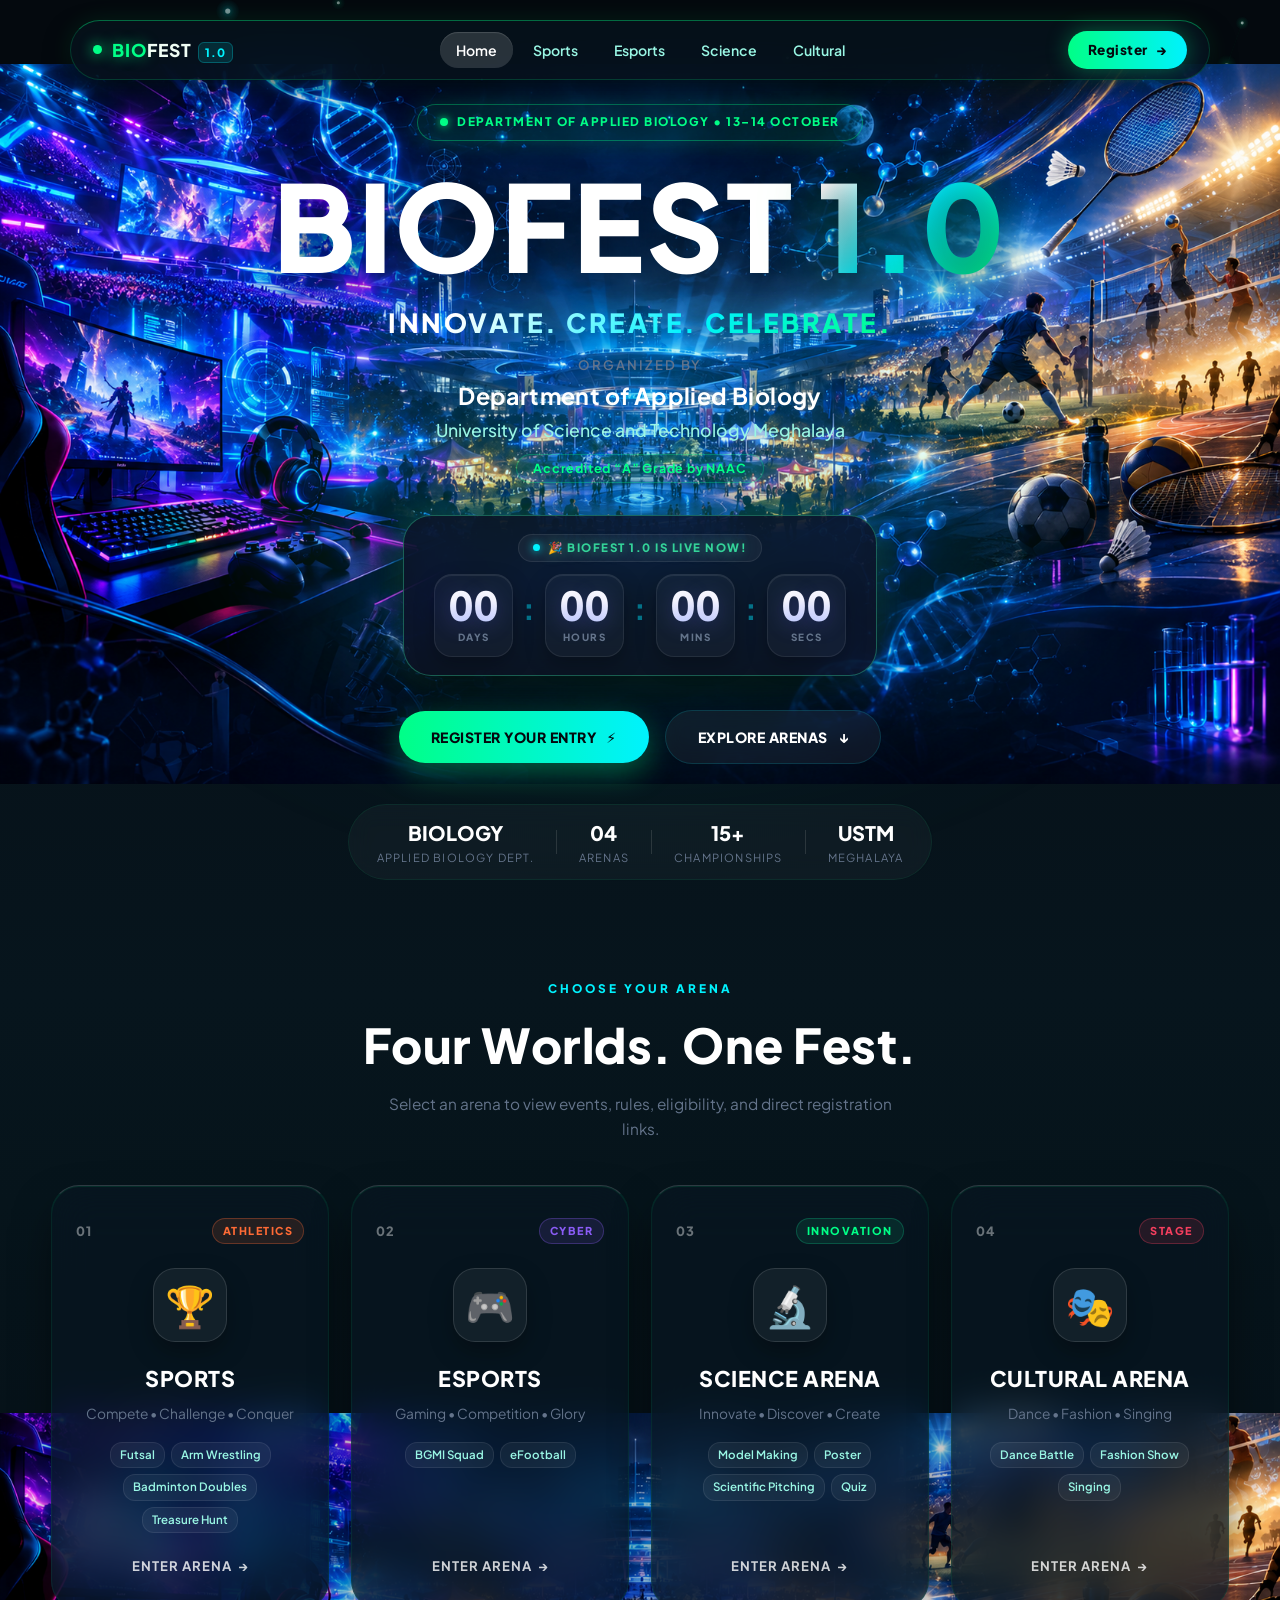
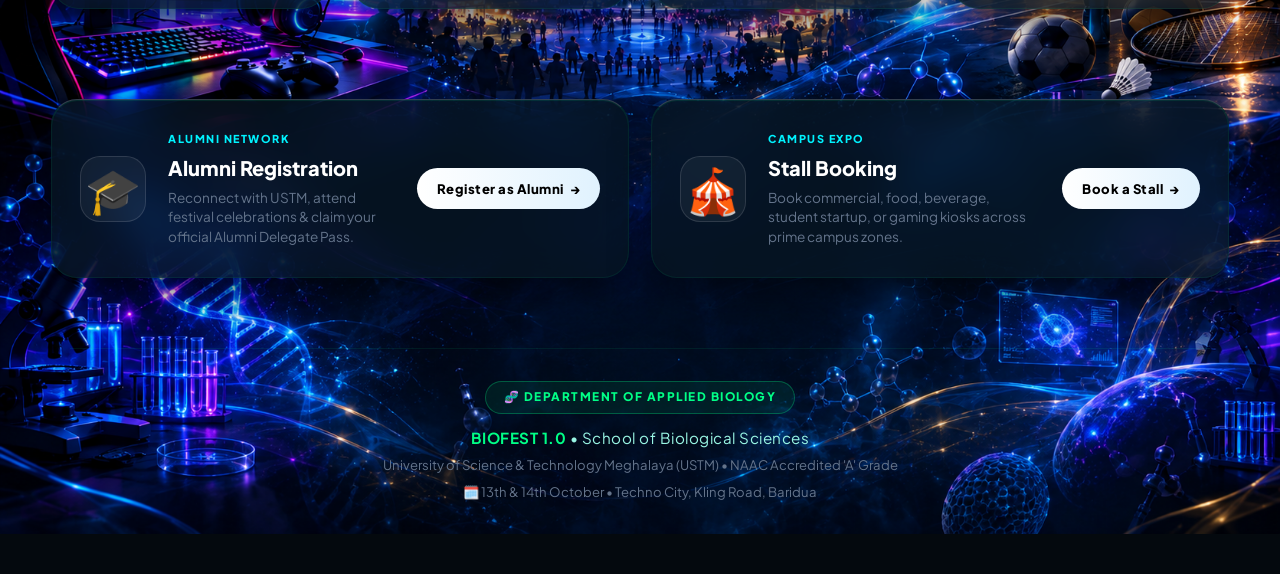
==== index.html @ 3ed81f4f "Update index.html" ====
<!DOCTYPE html>
<html lang="en">

<head>
    <meta name="viewport" content="width=device-width, initial-scale=1.0">

    <title>BIOFEST 1.0 | Department of Applied Biology — USTM</title>

    <meta name="description"
        content="BIOFEST 1.0 organized by the Department of Applied Biology at University of Science and Technology Meghalaya. A celebration of Sports, Esports, Science, Innovation and Culture.">

    <meta name="keywords"
        content="BIOFEST 1.0, Biofest, Department of Applied Biology, USTM, Sports, Esports, Science, Cultural, BGMI, Futsal, Quiz, Model Making, Poster, Dance, Festival">

    <meta name="theme-color" content="#04090e">

    <!-- Open Graph / Social Sharing -->
    <meta property="og:type" content="website">
    <meta property="og:title" content="BIOFEST 1.0 | Department of Applied Biology — USTM">
    <meta property="og:description"
        content="BIOFEST 1.0 — Innovate. Create. Celebrate. Organized by the Department of Applied Biology, University of Science and Technology Meghalaya.">

    <link rel="preconnect" href="https://fonts.googleapis.com">
    <link rel="preconnect" href="https://fonts.gstatic.com" crossorigin>

    <link href="https://fonts.googleapis.com/css2?family=Plus+Jakarta+Sans:wght@400;500;600;700;800;900&display=swap"
        rel="stylesheet">

    <link rel="stylesheet" href="style.css">
</head>

<body>

    <!-- Dynamic Canvas for ambient particles & confetti -->
    <canvas id="bg-canvas"></canvas>
    <canvas id="confetti-canvas"></canvas>

    <!-- Floating Glassmorphic Header / Navbar -->
    <header class="navbar-wrapper">

        <nav class="navbar" aria-label="Main Navigation">

            <a href="#/" class="nav-brand" aria-label="BIOFEST 1.0 Home">
                <span class="brand-pulse"></span>

                <span class="brand-text">
                    <span class="brand-logo-glow">BIO</span>FEST
                    <small class="brand-year">1.0</small>
                </span>
            </a>

            <div class="nav-links" id="nav-links">

                <a href="#/" class="nav-link" data-nav="home">
                    Home
                </a>

                <a href="#/sports" class="nav-link" data-nav="sports">
                    Sports
                </a>

                <a href="#/esports" class="nav-link" data-nav="esports">
                    Esports
                </a>

                <a href="#/science" class="nav-link" data-nav="science">
                    Science
                </a>

                <a href="#/cultural" class="nav-link" data-nav="cultural">
                    Cultural
                </a>

            </div>

            <div class="nav-actions">

                <a href="#/register" class="nav-cta" data-nav="register">
                    <span>Register</span>
                    <span class="cta-arrow">→</span>
                </a>

                <button type="button"
                    class="mobile-toggle"
                    id="mobile-toggle"
                    aria-label="Toggle navigation menu"
                    aria-expanded="false">

                    <span class="hamburger-bar"></span>
                    <span class="hamburger-bar"></span>
                    <span class="hamburger-bar"></span>

                </button>

            </div>

        </nav>

        <!-- Mobile Dropdown Menu -->
        <div class="mobile-menu" id="mobile-menu">

            <a href="#/" class="mobile-nav-link" data-nav="home">
                🏠 Home
            </a>

            <a href="#/sports" class="mobile-nav-link" data-nav="sports">
                🏆 Sports
            </a>

            <a href="#/esports" class="mobile-nav-link" data-nav="esports">
                🎮 Esports
            </a>

            <a href="#/science" class="mobile-nav-link" data-nav="science">
                🔬 Science Arena
            </a>

            <a href="#/cultural" class="mobile-nav-link" data-nav="cultural">
                🎭 Cultural Arena
            </a>

            <a href="#/register" class="mobile-nav-link mobile-cta" data-nav="register">
                ⚡ Register Now
            </a>

        </div>

    </header>


    <!-- ========================= -->
    <!-- HOME VIEW -->
    <!-- ========================= -->

    <div class="view" id="view-home" data-view="home">

        <!-- Unified Editorial Hero Stage -->
        <section class="hero-stage">

            <div class="hero-glow-aura"></div>

            <div class="hero-container">

                <div class="hero-badge-wrap">

                    <span class="hero-live-pill">

                        <span class="pulsing-dot"></span>

                        <span>
                            DEPARTMENT OF APPLIED BIOLOGY • 13–14 OCTOBER
                        </span>

                    </span>

                </div>


                <h1 class="hero-title">
                    BIOFEST
                    <span class="hero-year-gradient">1.0</span>
                </h1>


                <div class="hero-lead">

                    <span class="hero-tagline">
                        INNOVATE. CREATE. CELEBRATE.
                    </span>

                    <div class="hero-organizer-info">

                        <span class="hero-org-label">
                            Organized by
                        </span>

                        <strong class="hero-org-dept">
                            Department of Applied Biology
                        </strong>

                        <span class="hero-org-uni">
                            University of Science and Technology Meghalaya
                        </span>

                        <span class="hero-org-naac">
                            Accredited &ldquo;A&rdquo; Grade by NAAC
                        </span>

                    </div>

                </div>


                <!-- Live Countdown Timer -->
                <div class="countdown-card" id="festival-countdown">

                    <div class="countdown-header">

                        <span class="cd-pulse-dot"></span>

                        <span class="countdown-label" id="countdown-status">
                            BIOFEST 1.0 STARTS IN • 13 OCT, 9:00 AM IST
                        </span>

                    </div>


                    <div class="countdown-grid">

                        <div class="countdown-item">
                            <span class="countdown-num" id="cd-days">00</span>
                            <span class="countdown-unit">DAYS</span>
                        </div>

                        <span class="countdown-sep">:</span>

                        <div class="countdown-item">
                            <span class="countdown-num" id="cd-hours">00</span>
                            <span class="countdown-unit">HOURS</span>
                        </div>

                        <span class="countdown-sep">:</span>

                        <div class="countdown-item">
                            <span class="countdown-num" id="cd-mins">00</span>
                            <span class="countdown-unit">MINS</span>
                        </div>

                        <span class="countdown-sep">:</span>

                        <div class="countdown-item">
                            <span class="countdown-num" id="cd-secs">00</span>
                            <span class="countdown-unit">SECS</span>
                        </div>

                    </div>

                </div>


                <!-- Action CTAs -->
                <div class="hero-actions">

                    <a href="#/register" class="hero-btn primary shimmer-btn">
                        <span>REGISTER YOUR ENTRY</span>
                        <span class="btn-icon">⚡</span>
                    </a>

                    <a href="#events" class="hero-btn secondary" id="btn-explore-events">
                        <span>EXPLORE ARENAS</span>
                        <span class="btn-icon">↓</span>
                    </a>

                </div>


                <!-- Metric Ticker Strip -->
                <div class="hero-metric-strip">

                    <div class="metric-item">
                        <span class="metric-val">BIOLOGY</span>
                        <span class="metric-lbl">Applied Biology Dept.</span>
                    </div>

                    <div class="metric-sep"></div>

                    <div class="metric-item">
                        <span class="metric-val">04</span>
                        <span class="metric-lbl">Arenas</span>
                    </div>

                    <div class="metric-sep"></div>

                    <div class="metric-item">
                        <span class="metric-val">15+</span>
                        <span class="metric-lbl">Championships</span>
                    </div>

                    <div class="metric-sep"></div>

                    <div class="metric-item">
                        <span class="metric-val">USTM</span>
                        <span class="metric-lbl">Meghalaya</span>
                    </div>

                </div>

            </div>

        </section>


        <!-- Arena Selection Grid -->
        <section class="categories" id="events">

            <div class="section-header">

                <span class="section-eyebrow">
                    CHOOSE YOUR ARENA
                </span>

                <h2 class="section-title">
                    Four Worlds. One Fest.
                </h2>

                <p class="section-subtitle">
                    Select an arena to view events, rules, eligibility, and direct registration links.
                </p>

            </div>


            <div class="categories-grid">

                <!-- SPORTS -->
                <a href="#/sports" class="category-card sports spotlight-card">

                    <div class="card-glow-bg"></div>

                    <div class="card-top-row">
                        <span class="arena-num">01</span>
                        <span class="arena-badge badge-sports-pill">ATHLETICS</span>
                    </div>

                    <div class="card-content">

                        <div class="icon-bubble">
                            <span class="icon">🏆</span>
                        </div>

                        <h3>SPORTS</h3>

                        <p>
                            Compete • Challenge • Conquer
                        </p>

                        <div class="arena-tags">
                            <span>Futsal</span>
                            <span>Arm Wrestling</span>
                            <span>Badminton Doubles</span>
                            <span>Treasure Hunt</span>
                        </div>

                        <span class="card-link-text">
                            Enter Arena <span>→</span>
                        </span>

                    </div>

                </a>


                <!-- ESPORTS -->
                <a href="#/esports" class="category-card esports spotlight-card">

                    <div class="card-glow-bg"></div>

                    <div class="card-top-row">
                        <span class="arena-num">02</span>
                        <span class="arena-badge badge-esports-pill">CYBER</span>
                    </div>

                    <div class="card-content">

                        <div class="icon-bubble">
                            <span class="icon">🎮</span>
                        </div>

                        <h3>ESPORTS</h3>

                        <p>
                            Gaming • Competition • Glory
                        </p>

                        <div class="arena-tags">
                            <span>BGMI Squad</span>
                            <span>eFootball</span>
                        </div>

                        <span class="card-link-text">
                            Enter Arena <span>→</span>
                        </span>

                    </div>

                </a>


                <!-- SCIENCE -->
                <a href="#/science" class="category-card science spotlight-card">

                    <div class="card-glow-bg"></div>

                    <div class="card-top-row">
                        <span class="arena-num">03</span>
                        <span class="arena-badge badge-science-pill">INNOVATION</span>
                    </div>

                    <div class="card-content">

                        <div class="icon-bubble">
                            <span class="icon">🔬</span>
                        </div>

                        <h3>SCIENCE ARENA</h3>

                        <p>
                            Innovate • Discover • Create
                        </p>

                        <div class="arena-tags">
                            <span>Model Making</span>
                            <span>Poster</span>
                            <span>Scientific Pitching</span>
                            <span>Quiz</span>
                        </div>

                        <span class="card-link-text">
                            Enter Arena <span>→</span>
                        </span>

                    </div>

                </a>


                <!-- CULTURAL -->
                <a href="#/cultural" class="category-card cultural spotlight-card">

                    <div class="card-glow-bg"></div>

                    <div class="card-top-row">
                        <span class="arena-num">04</span>
                        <span class="arena-badge badge-cultural-pill">STAGE</span>
                    </div>

                    <div class="card-content">

                        <div class="icon-bubble">
                            <span class="icon">🎭</span>
                        </div>

                        <h3>CULTURAL ARENA</h3>

                        <p>
                            Dance • Fashion • Singing
                        </p>

                        <div class="arena-tags">
                            <span>Dance Battle</span>
                            <span>Fashion Show</span>
                            <span>Singing</span>
                        </div>

                        <span class="card-link-text">
                            Enter Arena <span>→</span>
                        </span>

                    </div>

                </a>

            </div>

        </section>


        <!-- Special Portals -->
        <section class="special-portals">

            <div class="special-grid">

                <!-- Alumni -->
                <div class="special-card spotlight-card">

                    <div class="card-glow-bg"></div>

                    <div class="special-icon">
                        🎓
                    </div>

                    <div class="special-info">

                        <span class="portal-tag">
                            ALUMNI NETWORK
                        </span>

                        <h3>
                            Alumni Registration
                        </h3>

                        <p>
                            Reconnect with USTM, attend festival celebrations &amp; claim your official Alumni Delegate Pass.
                        </p>

                    </div>

                    <a href="https://docs.google.com/forms/d/e/1FAIpQLSft13AZBk14FF_SRoNeAZV3LxwP92ks2lKpWBJWItwK1nkGoQ/viewform?usp=publish-editor"
                        target="_blank"
                        rel="noopener noreferrer"
                        class="special-cta shimmer-btn">

                        <span>
                            Register as Alumni
                        </span>

                        <span>
                            →
                        </span>

                    </a>

                </div>


                <!-- Stall -->
                <div class="special-card spotlight-card">

                    <div class="card-glow-bg"></div>

                    <div class="special-icon">
                        🎪
                    </div>

                    <div class="special-info">

                        <span class="portal-tag">
                            CAMPUS EXPO
                        </span>

                        <h3>
                            Stall Booking
                        </h3>

                        <p>
                            Book commercial, food, beverage, student startup, or gaming kiosks across prime campus zones.
                        </p>

                    </div>

                    <a href="https://docs.google.com/forms/d/e/1FAIpQLSfnsfMlqa1luNWRvO9QRMwoOjEw4ilKDnz_8F0P9Ugamy784w/viewform?usp=publish-editor"
                        target="_blank"
                        rel="noopener noreferrer"
                        class="special-cta shimmer-btn">

                        <span>
                            Book a Stall
                        </span>

                        <span>
                            →
                        </span>

                    </a>

                </div>

            </div>

        </section>


        <!-- Footer -->
        <footer class="site-footer">

            <div class="footer-content">

                <div class="footer-badge">
                    🧬 DEPARTMENT OF APPLIED BIOLOGY
                </div>

                <p class="footer-brand">
                    <strong>BIOFEST 1.0</strong> • School of Biological Sciences
                </p>

                <p class="footer-sub">
                    University of Science &amp; Technology Meghalaya (USTM) • NAAC Accredited 'A' Grade
                </p>

                <p class="footer-dates">
                    🗓️ 13th &amp; 14th October • Techno City, Kling Road, Baridua
                </p>

            </div>

        </footer>

    </div>


    <!-- ========================= -->
    <!-- SPORTS LIST VIEW -->
    <!-- ========================= -->

    <main class="view events-page" id="view-sports" data-view="sports">

        <a href="#/" class="back-button">
            <span class="back-arrow">←</span>
            <span>Back to Home</span>
        </a>

        <div class="page-header">

            <span class="page-badge sports-badge">
                ATHLETICS &amp; FIELD
            </span>

            <h1>SPORTS</h1>

            <p class="page-subtitle">
                Select your tournament and challenge the champions
            </p>

        </div>


        <div class="events-grid">

            <a href="https://docs.google.com/forms/d/e/1FAIpQLScSIRNnWZpU3_XJrtnYO19B8g9UVNioEcl6VfnQCmdZjmuL9Q/viewform?usp=header"
                target="_blank"
                rel="noopener noreferrer"
                class="event-card sports-card spotlight-card">

                <div class="card-glow-bg"></div>

                <div class="event-icon">⚽</div>

                <h2>Futsal</h2>

                <p>
                    Fast-paced 5v5 turf football championship
                </p>

                <span class="event-pill">
                    5+2 Players
                </span>

                <span class="event-btn">
                    Register →
                </span>

            </a>


            <a href="https://forms.gle/WFqKpZPWMbvCbkeH8"_blank"
                rel="noopener noreferrer"
                class="event-card sports-card spotlight-card">

                <div class="card-glow-bg"></div>

                <div class="event-icon">🏸</div>

                <h2>Badminton Doubles</h2>

                <p>
                    Energetic 2v2 Badminton championship
                </p>

                <span class="event-pill">
                    2 Players
                </span>

                <span class="event-btn">
                    Register →
                </span>

            </a>

            <a href="https://docs.google.com/forms/d/e/1FAIpQLSfkGvBADimDK1L2z8WKAmHK6j4o5gf6fHm-K7ThTPYZ5y4gjw/viewform?usp=header"
                target="_blank"
                rel="noopener noreferrer"
                class="event-card sports-card spotlight-card">

                <div class="card-glow-bg"></div>

                <div class="event-icon">💪</div>

                <h2>Arm Wrestling</h2>

                <p>
                    Pure power &amp; willpower strength showdown
                </p>

                <span class="event-pill">
                    1 Player
                </span>

                <span class="event-btn">
                    Register →
                </span>

            </a>

            <a href="https://docs.google.com/forms/d/e/1FAIpQLSfbBmBZZ5NZ2VbTRp9hTCPeeEtSPowa-HEWeiyGZX3ndPKi1Q/viewform?usp=header"
                target="_blank"
                rel="noopener noreferrer"
                class="event-card sports-card spotlight-card">

                <div class="card-glow-bg"></div>

                <div class="event-icon">🎯</div>

                <h2>
                    Treasure Hunt
                </h2>

                <p>
                    Campus mystery, clue decoding &amp; race
                </p>

                <span class="event-pill">
                    5 Players
                </span>

                <span class="event-btn">
                    Register →
                </span>

            </a>

        </div>

    </main>


    <!-- ========================= -->
    <!-- ESPORTS LIST VIEW -->
    <!-- ========================= -->

    <main class="view events-page" id="view-esports" data-view="esports">

        <a href="#/" class="back-button">
            <span class="back-arrow">←</span>
            <span>Back to Home</span>
        </a>

        <div class="page-header">

            <span class="page-badge esports-badge">
                CYBER ARENA
            </span>

            <h1>ESPORTS</h1>

            <p class="page-subtitle">
                Lock in your squads and dominate the digital battleground
            </p>

        </div>


        <div class="events-grid">

            <a href="https://docs.google.com/forms/d/e/1FAIpQLSd_tLJ0qYVgHwygc0RrUTr4wAha0ayuqb9k-ooH0hqWBrehvg/viewform?usp=header"
                target="_blank"
                rel="noopener noreferrer"
                class="event-card esports-card spotlight-card">

                <div class="card-glow-bg"></div>

                <div class="event-icon">🎯</div>

                <h2>BGMI</h2>

                <p>
                    Battle Royale Squad Tournament
                </p>

                <span class="event-pill">
                    Squad (4+1)
                </span>

                <span class="event-btn">
                    Register →
                </span>

            </a>


            <a href="https://docs.google.com/forms/d/e/1FAIpQLSdV7g9pmT24F8uDN1BG1OwNUJnj3Ki1Kd4j06pO7dXjuWGeJw/viewform?usp=header"
                target="_blank"
                rel="noopener noreferrer"
                class="event-card esports-card spotlight-card">

                <div class="card-glow-bg"></div>

                <div class="event-icon">⚽</div>

                <h2>eFootball</h2>

                <p>
                    Virtual Football Knockout Championship
                </p>

                <span class="event-pill">
                    Individual
                </span>

                <span class="event-btn">
                    Register →
                </span>

            </a>

        </div>

    </main>


    <!-- ========================= -->
    <!-- SCIENCE ARENA VIEW -->
    <!-- ========================= -->

    <main class="view events-page" id="view-science" data-view="science">

        <a href="#/" class="back-button">

            <span class="back-arrow">←</span>

            <span>Back to Home</span>

        </a>


        <div class="page-header">

            <span class="page-badge science-badge">
                INNOVATION &amp; DISCOVERY
            </span>

            <h1>
                SCIENCE ARENA
            </h1>

            <p class="page-subtitle">
                Showcase your scientific intellect, research acumen &amp; technical innovation
            </p>

        </div>


        <div class="events-grid">


            <a href="https://docs.google.com/forms/d/e/1FAIpQLSegX4j1HwA5pbBunoVCBGBV5HAGu4xMPIbshZDBNb0M1T8m5A/viewform?usp=header"
                target="_blank"
                rel="noopener noreferrer"
                class="event-card science-card spotlight-card">

                <div class="card-glow-bg"></div>

                <div class="event-icon">
                    💡
                </div>

                <h2>
                    Quiz
                </h2>

                <p>
                    Knowledge, intellect &amp; rapid-fire quiz battle
                </p>

                <span class="event-pill">
                    Duo
                </span>

                <span class="event-btn">
                    Register →
                </span>

            </a>


            <a href="https://forms.gle/pAD2fe3U17W848hD6"
                target="_blank"
                rel="noopener noreferrer"
                class="event-card science-card spotlight-card">

                <div class="card-glow-bg"></div>

                <div class="event-icon">
                    🦄
                </div>

                <h2>
                    Scientific &amp; Pitching
                </h2>

                <p>
                    Knowledge, intellect &amp; Presentation Skills
                </p>

                <span class="event-pill">
                    Solo 
                </span>

                <span class="event-btn">
                    Register →
                </span>

            </a>


            <a href="https://docs.google.com/forms/d/e/1FAIpQLSfQSMKQeBdmBi5MjfjIpe5ttcqIqXMFSJMIOEEGqmtaiOfMwA/viewform?usp=header"
                target="_blank"
                rel="noopener noreferrer"
                class="event-card science-card spotlight-card">

                <div class="card-glow-bg"></div>

                <div class="event-icon">
                    📊
                </div>

                <h2>
                    Poster &amp; Model Presentation
                </h2>

                <p>
                    Bio waste &amp; Utilization
                </p>

                <span class="event-pill">
                    Solo / Duo
                </span>

                <span class="event-btn">
                    Register →
                </span>

            </a>


        </div>

    </main>


    <!-- ========================= -->
    <!-- CULTURAL ARENA VIEW -->
    <!-- ========================= -->

    <main class="view events-page" id="view-cultural" data-view="cultural">

        <a href="#/" class="back-button">

            <span class="back-arrow">←</span>

            <span>Back to Home</span>

        </a>


        <div class="page-header">

            <span class="page-badge cultural-badge">
                CULTURE &amp; EXPRESSION
            </span>

            <h1>
                CULTURAL ARENA
            </h1>

            <p class="page-subtitle">
                Showcase your creativity, artistry &amp; stage presence
            </p>

        </div>


        <div class="events-grid">


            <a href="https://docs.google.com/forms/d/e/1FAIpQLSckrLPGiyUzCNYEx1NV2AWU3Z7ieTf8AYRkliqd78-Z8u8izw/viewform?usp=header"
                target="_blank"
                rel="noopener noreferrer"
                class="event-card cultural-card spotlight-card">

                <div class="card-glow-bg"></div>

                <div class="event-icon">
                    💃
                </div>

                <h2>
                    Dance Showdown
                </h2>

                <p>
                    Solo, &amp; squad dance battle
                </p>

                <span class="event-pill">
                    Solo / Group (5)
                </span>

                <span class="event-btn">
                    Register →
                </span>

            </a>


            <a href="https://forms.gle/Lno8MfxVzyGK3SJY6"
                target="_blank"
                rel="noopener noreferrer"
                class="event-card cultural-card spotlight-card">

                <div class="card-glow-bg"></div>

                <div class="event-icon">
                    👠
                </div>

                <h2>
                    Fashion Show
                </h2>

                <p>
                    Solo runway couture &amp; styling
                </p>

                <span class="event-pill">
                    Solo
                </span>

                <span class="event-btn">
                    Register →
                </span>

            </a>


            <a href="https://docs.google.com/forms/d/e/1FAIpQLSdRVAAByJXTo5ADsXXPh4sJySP1tydR9jRfQrnBPBuMM4rIzg/viewform?usp=publish-editor"
                target="_blank"
                rel="noopener noreferrer"
                class="event-card cultural-card spotlight-card">

                <div class="card-glow-bg"></div>

                <div class="event-icon">
                    🎤
                </div>

                <h2>
                    Singing
                </h2>

                <p>
                    Solo Singing performance
                </p>

                <span class="event-pill">
                    Solo
                </span>

                <span class="event-btn">
                    Register →
                </span>

            </a>

        </div>

    </main>


    <!-- ========================= -->
    <!-- EVENT DETAILS VIEW -->
    <!-- ========================= -->

    <main class="view event-details-page" id="view-event" data-view="event">

        <a href="#/sports" class="back-button" id="event-back-button">

            <span class="back-arrow">←</span>

            <span>Back to Events</span>

        </a>


        <div class="event-details-card spotlight-card">

            <div class="card-glow-bg"></div>


            <div class="event-header">

                <div class="event-icon-large" id="event-icon">
                    🏆
                </div>

                <div class="event-title-wrap">

                    <span class="event-category-badge" id="event-category-badge">
                        TOURNAMENT
                    </span>

                    <h1 id="event-name">
                        Event Name
                    </h1>

                    <p class="event-description" id="event-description">
                        Description of the tournament.
                    </p>

                </div>

            </div>


            <div class="event-info">

                <div class="info-box">

                    <div class="info-icon">
                        👥
                    </div>

                    <div class="info-text">

                        <strong>
                            Team Size
                        </strong>

                        <span id="event-team">
                            5 Players
                        </span>

                    </div>

                </div>


                <div class="info-box highlight-prize">

                    <div class="info-icon">
                        🏆
                    </div>

                    <div class="info-text">

                        <strong>
                            Recognition
                        </strong>

                        <span>
                            Trophy &amp; Certificates
                        </span>

                    </div>

                </div>


                <div class="info-box">

                    <div class="info-icon">
                        📅
                    </div>

                    <div class="info-text">

                        <strong>
                            Date
                        </strong>

                        <span>
                            BIOFEST 1.0 • 13–14 Oct (Starts 9:00 AM)
                        </span>

                    </div>

                </div>


                <div class="info-box">

                    <div class="info-icon">
                        🧬
                    </div>

                    <div class="info-text">

                        <strong>
                            Organized By
                        </strong>

                        <span>
                            Department of Applied Biology
                        </span>

                    </div>

                </div>


                <div class="info-box">

                    <div class="info-icon">
                        📍
                    </div>

                    <div class="info-text">

                        <strong>
                            Venue
                        </strong>

                        <span>
                            USTM Campus
                        </span>

                    </div>

                </div>


                <div class="info-box">

                    <div class="info-icon">
                        🛡️
                    </div>

                    <div class="info-text">

                        <strong>
                            Eligibility
                        </strong>

                        <span>
                            College &amp; University Students
                        </span>

                    </div>

                </div>

            </div>


            <div class="rules">

                <h2>
                    Tournament Guidelines
                </h2>

                <ul>

                    <li>
                        Participants must carry a valid University/College ID card on event day.
                    </li>

                    <li>
                        Official match schedules &amp; fixture draws will be communicated via WhatsApp group.
                    </li>

                    <li>
                        Decision of the referees/organizers is final and binding in all match disputes.
                    </li>

                    <li>
                        Fair play and sportsmanship are strictly enforced. Unfair conduct will lead to disqualification.
                    </li>

                </ul>

            </div>


            <div class="event-cta-wrap">

                <a href="#"
                    id="register-button"
                    target="_blank"
                    rel="noopener noreferrer"
                    class="register-button shimmer-btn">

                    <span>
                        REGISTER VIA GOOGLE FORM
                    </span>

                    <span class="btn-arrow">
                        ↗
                    </span>

                </a>


                <a href="#"
                    id="google-form-button"
                    target="_blank"
                    rel="noopener noreferrer"
                    class="google-form-btn">

                    <span>
                        Direct Google Form ↗
                    </span>

                </a>

            </div>

        </div>

    </main>


    <!-- ========================= -->
    <!-- REGISTRATION VIEW -->
    <!-- ========================= -->

    <main class="view registration-page" id="view-register" data-view="register">

        <a href="#/" id="back-button" class="back-button">

            <span class="back-arrow">
                ←
            </span>

            <span>
                Back
            </span>

        </a>


        <div class="registration-card spotlight-card">

            <div class="card-glow-bg"></div>


            <div class="registration-header">

                <span class="registration-badge">
                    🧬 DEPARTMENT OF APPLIED BIOLOGY • BIOFEST 1.0
                </span>

                <h1 id="registration-event-name">
                    Festival Registration
                </h1>

                <p class="registration-subtitle" id="registration-type">
                    Select an event or portal below to proceed directly to the Google Form
                </p>

            </div>


            <!-- REGISTRATION FILTER PILLS -->

            <div class="reg-filter-bar">

                <span class="filter-label">
                    Quick Filter:
                </span>

                <div class="reg-filter-chips">

                    <a href="#/register/futsal" class="reg-chip">
                        🏆 Sports
                    </a>

                    <a href="#/register/bgmi" class="reg-chip">
                        🎮 Esports
                    </a>

                    <a href="#/register/quiz" class="reg-chip">
                        🔬 Science
                    </a>

                    <a href="#/register/dance" class="reg-chip">
                        🎭 Cultural
                    </a>

                    <a href="#/register/alumni" class="reg-chip chip-alumni">
                        🎓 Alumni Pass
                    </a>

                    <a href="#/register/stalls" class="reg-chip chip-stalls">
                        🎪 Stall Booking
                    </a>

                </div>

            </div>


            <!-- EVENT SELECTOR -->

            <div class="form-group" id="event-select-group">

                <label for="event-select">
                    Choose Your Tournament / Event / Portal *
                </label>

                <div class="input-wrap">

                    <span class="input-icon">
                        🎯
                    </span>

                    <select id="event-select"
                        name="event-select"
                        class="form-select"
                        required>

                        <option value="">
                            -- Select an Event to Register --
                        </option>


                        <optgroup label="🏆 Sports Arena">

                            <option value="futsal">
                                ⚽ Futsal (5 Players)
                            </option>

                            <option value="armwrestling">
                                💪 Arm Wrestling (Individual)
                            </option>
                             
                            <option value="badmintondoubles">
                                🏸 Badminton Doubles (2 Players)
                            </option>

                            <option value="treasurehunt">
                                🎯 Treasure Hunt (5 Players)
                            </option>

                        </optgroup>


                        <optgroup label="🎮 Esports Arena">

                            <option value="bgmi">
                                🎯 BGMI Championship (Squad - 4)
                            </option>

                            <option value="efootball">
                                ⚽ eFootball Open (Individual)
                            </option>

                        </optgroup>


                        <optgroup label="🔬 Science Arena">

                            <option value="quiz">
                                💡 Quiz (Duo)
                            </option>

                            <option value="pitching">
                                🦄 Scientific &amp; Pitching (Solo)
                            </option>

                            <option value="foodwaste">
                                ♻️ Food Waste Innovation &amp; Utilization (Solo / Duo)
                            </option>

                            <option value="modelmaking">
                                🔬 Science Model Making (Solo / Duo)
                            </option>

                            <option value="poster">
                                📊 Scientific Poster Presentation (Solo / Duo)
                            </option>

                        </optgroup>


                        <optgroup label="🎭 Cultural Arena">

                            <option value="dance">
                                💃 Dance Showdown (Solo / Duo / Group 5)
                            </option>

                            <option value="fashionshow">
                                👠 Fashion Show (Solo)
                            </option>

                            <option value="singing">
                                🎤 Singing (Solo / Group)
                            </option>

                        </optgroup>


                        <optgroup label="🎓 Alumni Network">

                            <option value="alumni">
                                🎓 Alumni Registration / Pass
                            </option>

                        </optgroup>


                        <optgroup label="🎪 Stalls &amp; Exhibitors">

                            <option value="stalls">
                                🎪 Food &amp; Commercial Stall Booking
                            </option>

                        </optgroup>

                    </select>

                </div>

            </div>


            <!-- DYNAMIC EVENT REDIRECT CONTAINER -->

            <div id="event-redirect-container"
                class="event-redirect-container"
                style="display: none;">

                <div class="selected-event-card">

                    <div class="selected-event-head">

                        <span class="selected-event-icon"
                            id="selected-event-icon">
                            🏆
                        </span>

                        <div>

                            <h2 id="selected-event-title"
                                class="selected-event-title">
                                Event Name
                            </h2>

                            <span id="selected-event-arena"
                                class="selected-event-badge">
                                Sports Arena
                            </span>

                        </div>

                    </div>


                    <div class="selected-event-meta-grid">

                        <div class="selected-meta-item">

                            <span class="selected-meta-label">
                                Team Format
                            </span>

                            <span class="selected-meta-val"
                                id="selected-event-team">
                                5 Players
                            </span>

                        </div>


                        <div class="selected-meta-item">

                            <span class="selected-meta-label">
                                Registration
                            </span>

                            <span class="selected-meta-val highlight-meta"
                                id="selected-event-status">
                                Online Form
                            </span>

                        </div>

                    </div>


                    <div class="selected-event-notice">

                        <span class="notice-icon">
                            ℹ️
                        </span>

                        <p class="selected-event-desc"
                            id="selected-event-desc">

                            Official team roster submission and registration verification is conducted via Google
                            Forms. Click the button below to complete your registration.

                        </p>

                    </div>


                    <div class="redirect-actions">

                        <a href="#"
                            id="main-google-form-btn"
                            target="_blank"
                            rel="noopener noreferrer"
                            class="submit-registration shimmer-btn">

                            <span class="btn-text">
                                OPEN GOOGLE FORM &amp; REGISTER NOW
                            </span>

                            <span class="btn-arrow">
                                ↗
                            </span>

                        </a>

                        <p class="redirect-subtext">
                            Redirects directly to the official Google Form in a new tab
                        </p>

                    </div>

                </div>

            </div>


            <!-- PROMPT WHEN NO EVENT IS SELECTED YET -->

            <div id="no-event-prompt"
                class="no-event-prompt">

                <div class="prompt-icon">
                    📋
                </div>

                <h3>
                    Choose an Event or Portal Above
                </h3>

                <p>
                    Pick any of the Sports, Esports, Science, Cultural events, Alumni Pass, or Stall Booking from the
                    dropdown to access its official Google Form link.
                </p>


                <!-- Quick Category Buttons -->

                <div class="quick-category-links">

                    <a href="#/sports"
                        class="quick-cat-btn">
                        🏆 View Sports
                    </a>

                    <a href="#/esports"
                        class="quick-cat-btn">
                        🎮 View Esports
                    </a>

                    <a href="#/science"
                        class="quick-cat-btn">
                        🔬 View Science
                    </a>

                    <a href="#/cultural"
                        class="quick-cat-btn">
                        🎭 View Cultural
                    </a>

                    <a href="#/register/alumni"
                        class="quick-cat-btn">
                        🎓 Alumni Pass
                    </a>

                    <a href="#/register/stalls"
                        class="quick-cat-btn">
                        🎪 Stall Booking
                    </a>

                </div>

            </div>

        </div>

    </main>


    <!-- JavaScript -->
    <script src="script.js"></script>

</body>

</html>
---- style.css ----
/* ==========================================================================
   BIOFEST 1.0 — Department of Applied Biology & Bio-Technology, USTM
   Biotechnology & Life Sciences Festival Design System
   ========================================================================== */

:root {
    /* Primary Biotechnology Brand Accents */
    --primary-cyan: #00f2fe;
    --primary-emerald: #00ff87;
    --primary-mint: #10b981;
    --primary-indigo: #6366f1;
    --primary-violet: #8b5cf6;
    --primary-rose: #f43f5e;
    --primary-amber: #f59e0b;
    --bio-glow-green: rgba(0, 255, 135, 0.45);
    --bio-glow-cyan: rgba(0, 242, 254, 0.35);

    /* Arena Color Themes */
    --sports-color: #ff6b35;
    --sports-glow: rgba(255, 107, 53, 0.35);
    --sports-bg: rgba(255, 107, 53, 0.06);

    --esports-color: #8b5cf6;
    --esports-glow: rgba(139, 92, 246, 0.35);
    --esports-bg: rgba(139, 92, 246, 0.06);

    --science-color: #00ff87;
    --science-glow: rgba(0, 255, 135, 0.45);
    --science-bg: rgba(0, 255, 135, 0.08);

    --cultural-color: #f43f5e;
    --cultural-glow: rgba(244, 63, 94, 0.35);
    --cultural-bg: rgba(244, 63, 94, 0.06);

    --alumni-color: #00f2fe;
    --alumni-glow: rgba(0, 242, 254, 0.35);

    --stalls-color: #f59e0b;
    --stalls-glow: rgba(245, 158, 11, 0.35);

    /* Deep Cellular Bio-Tech Backgrounds & Surfaces */
    --bg-dark: #04090e;
    --bg-surface: #07131b;
    --bg-card: rgba(8, 22, 33, 0.74);
    --bg-card-hover: rgba(12, 32, 48, 0.88);

    --border-subtle: rgba(0, 255, 135, 0.08);
    --border-light: rgba(0, 242, 254, 0.15);
    --border-highlight: rgba(0, 255, 135, 0.35);

    --text-primary: #f0fdf4;
    --text-secondary: #99f6e4;
    --text-muted: #64748b;
    --text-faint: #475569;

    /* Restored Original Typography */
    --font-family: 'Plus Jakarta Sans', system-ui, -apple-system, BlinkMacSystemFont, 'Segoe UI', Roboto, sans-serif;

    /* Shadows & Transitions */
    --shadow-card: 0 20px 50px -15px rgba(0, 0, 0, 0.8), inset 0 1px 1px rgba(0, 255, 135, 0.12);
    --shadow-card-hover: 0 30px 60px -10px rgba(0, 0, 0, 0.9), 0 0 30px rgba(0, 255, 135, 0.18), inset 0 1px 1px rgba(0, 242, 254, 0.25);
    --ease-spring: cubic-bezier(0.16, 1, 0.3, 1);
}

/* ==========================================================================
   RESET & BASE
   ========================================================================== */

* {
    margin: 0;
    padding: 0;
    box-sizing: border-box;
}

html {
    scroll-behavior: smooth;
    font-size: 16px;
    background-color: var(--bg-dark);
}

body {
    font-family: var(--font-family);
    color: var(--text-primary);
    background-color: var(--bg-dark);
    min-height: 100vh;
    overflow-x: hidden;
    position: relative;
    line-height: 1.6;
    -webkit-font-smoothing: antialiased;
    -moz-osx-font-smoothing: grayscale;
}

a {
    color: inherit;
    text-decoration: none;
}

/* Custom Scrollbar */
::-webkit-scrollbar {
    width: 7px;
}

::-webkit-scrollbar-track {
    background: #07090e;
}

::-webkit-scrollbar-thumb {
    background: rgba(255, 255, 255, 0.2);
    border-radius: 8px;
}

::-webkit-scrollbar-thumb:hover {
    background: rgba(255, 255, 255, 0.35);
}

/* ==========================================================================
   CANVAS ATMOSPHERE
   ========================================================================== */

#bg-canvas {
    position: fixed;
    top: 0;
    left: 0;
    width: 100vw;
    height: 100vh;
    pointer-events: none;
    z-index: 0;
    opacity: 0.9;
}

#confetti-canvas {
    position: fixed;
    top: 0;
    left: 0;
    width: 100vw;
    height: 100vh;
    pointer-events: none;
    z-index: 9999;
}

/* ==========================================================================
   FLOATING NAVBAR
   ========================================================================== */

.navbar-wrapper {
    position: sticky;
    top: 16px;
    z-index: 1000;
    width: min(1140px, 92%);
    margin: 0 auto;
    padding-top: 4px;
}

.navbar {
    display: flex;
    align-items: center;
    justify-content: space-between;
    padding: 10px 22px;
    background: rgba(7, 19, 27, 0.84);
    backdrop-filter: blur(24px) saturate(180%);
    -webkit-backdrop-filter: blur(24px) saturate(180%);
    border: 1px solid rgba(0, 255, 135, 0.18);
    border-top: 1px solid rgba(0, 255, 135, 0.38);
    border-radius: 100px;
    box-shadow: 0 12px 35px -10px rgba(0, 0, 0, 0.85), 0 0 25px rgba(0, 255, 135, 0.1);
    transition: all 0.3s ease;
}

.navbar:hover {
    border-color: rgba(0, 242, 254, 0.35);
    box-shadow: 0 16px 45px -10px rgba(0, 0, 0, 0.9), 0 0 30px rgba(0, 255, 135, 0.18);
}

.nav-brand {
    display: flex;
    align-items: center;
    gap: 10px;
    font-weight: 800;
    font-size: 1.1rem;
    letter-spacing: 1px;
}

.brand-pulse {
    width: 9px;
    height: 9px;
    background: var(--primary-emerald);
    border-radius: 50%;
    box-shadow: 0 0 14px var(--primary-emerald);
    animation: liveDotPulse 2s infinite;
}

.brand-logo-glow {
    color: var(--primary-emerald);
    text-shadow: 0 0 14px rgba(0, 255, 135, 0.65);
}

.brand-year {
    font-size: 0.72rem;
    font-weight: 800;
    color: var(--primary-cyan);
    letter-spacing: 1px;
    margin-left: 2px;
    background: rgba(0, 242, 254, 0.12);
    padding: 2px 6px;
    border-radius: 6px;
    border: 1px solid rgba(0, 242, 254, 0.25);
}

.nav-links {
    display: flex;
    align-items: center;
    gap: 4px;
}

.nav-link {
    padding: 7px 16px;
    border-radius: 30px;
    font-size: 0.88rem;
    font-weight: 600;
    color: var(--text-secondary);
    transition: all 0.25s ease;
}

.nav-link:hover {
    color: #ffffff;
    background: rgba(255, 255, 255, 0.08);
}

.nav-link.active {
    color: #ffffff;
    background: rgba(255, 255, 255, 0.14);
    box-shadow: inset 0 1px 1px rgba(255, 255, 255, 0.15);
}

.nav-actions {
    display: flex;
    align-items: center;
    gap: 10px;
}

.nav-cta {
    display: flex;
    align-items: center;
    gap: 8px;
    padding: 8px 20px;
    border-radius: 50px;
    font-size: 0.85rem;
    font-weight: 800;
    letter-spacing: 0.5px;
    color: #04090e;
    background: linear-gradient(90deg, #00ff87 0%, #00f2fe 100%);
    box-shadow: 0 0 22px rgba(0, 255, 135, 0.35);
    transition: all 0.25s var(--ease-spring);
}

.nav-cta:hover {
    transform: translateY(-1px) scale(1.03);
    box-shadow: 0 0 30px rgba(0, 242, 254, 0.55);
}

.nav-cta .cta-arrow {
    transition: transform 0.2s ease;
}

.nav-cta:hover .cta-arrow {
    transform: translateX(3px);
}

/* Mobile Toggle */
.mobile-toggle {
    display: none;
    flex-direction: column;
    justify-content: center;
    align-items: center;
    gap: 5px;
    width: 38px;
    height: 38px;
    background: rgba(255, 255, 255, 0.06);
    border: 1px solid var(--border-light);
    border-radius: 50%;
    cursor: pointer;
    transition: background 0.25s ease;
}

.mobile-toggle:hover {
    background: rgba(255, 255, 255, 0.14);
}

.hamburger-bar {
    width: 17px;
    height: 2px;
    background: #ffffff;
    border-radius: 2px;
    transition: all 0.3s ease;
}

.mobile-toggle.active .hamburger-bar:nth-child(1) {
    transform: translateY(7px) rotate(45deg);
}

.mobile-toggle.active .hamburger-bar:nth-child(2) {
    opacity: 0;
}

.mobile-toggle.active .hamburger-bar:nth-child(3) {
    transform: translateY(-7px) rotate(-45deg);
}

.mobile-menu {
    display: none;
    flex-direction: column;
    gap: 8px;
    margin-top: 10px;
    padding: 18px 20px;
    background: rgba(14, 18, 28, 0.96);
    backdrop-filter: blur(30px);
    -webkit-backdrop-filter: blur(30px);
    border: 1px solid var(--border-light);
    border-radius: 24px;
    box-shadow: 0 25px 50px rgba(0, 0, 0, 0.85);
    animation: menuSlideDown 0.3s var(--ease-spring) forwards;
}

.mobile-menu.open {
    display: flex;
}

@keyframes menuSlideDown {
    from {
        opacity: 0;
        transform: translateY(-10px);
    }

    to {
        opacity: 1;
        transform: translateY(0);
    }
}

.mobile-nav-link {
    padding: 12px 18px;
    border-radius: 14px;
    font-size: 0.95rem;
    font-weight: 600;
    color: #e2e8f0;
    background: rgba(255, 255, 255, 0.04);
    transition: all 0.2s ease;
}

.mobile-nav-link:hover,
.mobile-nav-link.active {
    background: rgba(255, 255, 255, 0.12);
    color: #ffffff;
}

.mobile-nav-link.mobile-cta {
    background: linear-gradient(90deg, #00e5ff, #8b5cf6);
    color: #000000;
    font-weight: 800;
    text-align: center;
    margin-top: 4px;
}

@media (max-width: 768px) {
    .nav-links {
        display: none;
    }

    .mobile-toggle {
        display: flex;
    }
}

/* ==========================================================================
   VIEW ROUTER & PAGE ANIMATIONS
   ========================================================================== */

.view {
    display: none !important;
    opacity: 0;
    transform: translateY(18px);
    position: relative;
    z-index: 1;
    min-height: 90vh;
}

.view.active {
    display: block !important;
    animation: viewEnter 0.45s var(--ease-spring) forwards;
}

.view.events-page.active,
.view.event-details-page.active,
.view.registration-page.active {
    display: flex !important;
}

@keyframes viewEnter {
    from {
        opacity: 0;
        transform: translateY(18px) scale(0.995);
    }

    to {
        opacity: 1;
        transform: translateY(0) scale(1);
    }
}

/* ==========================================================================
   THEMED ARENA BACKGROUNDS (SPORTS, ESPORTS, SCIENCE, CULTURAL)
   ========================================================================== */

/* 1. HOME VIEW BACKGROUND */
#view-home {
    background-image:
        url("gaming-bg.png.png"),
        url("gaming-bg-2.png.png"),
        linear-gradient(
            to bottom,
            #050b12 0%,
            #07151d 45%,
            #06141b 55%,
            #050b12 100%
        );

    background-size:
        100% auto,
        100% auto,
        100% 100%;

    background-position:
        center top,
        center bottom,
        center center;

    background-repeat:
        no-repeat,
        no-repeat,
        no-repeat;

    background-attachment: scroll;
}
/* 2. SPORTS ARENA BACKGROUND (Stadium floodlights, athletic turf speed lanes & court grid) */
#view-sports {
    background-image:
        /* Stadium floodlights beam */
        radial-gradient(ellipse 1100px 480px at 50% -5%, rgba(255, 107, 53, 0.3) 0%, rgba(255, 150, 0, 0.1) 40%, transparent 70%),
        /* Left & Right stadium sideline aura */
        radial-gradient(circle 650px at 0% 30%, rgba(255, 87, 34, 0.15) 0%, transparent 60%),
        radial-gradient(circle 650px at 100% 40%, rgba(255, 170, 0, 0.12) 0%, transparent 60%),
        /* Athletic turf yard lines pattern */
        repeating-linear-gradient(135deg, rgba(255, 255, 255, 0.018) 0px, rgba(255, 255, 255, 0.018) 2px, transparent 2px, transparent 38px),
        /* Stadium pitch track stripe overlay */
        linear-gradient(180deg, rgba(255, 107, 53, 0.04) 0%, transparent 60%, rgba(7, 9, 14, 0.95) 100%);
    background-attachment: fixed;
}

/* 3. ESPORTS ARENA BACKGROUND (Cyber gaming matrix, neon grid, digital scanner HUD) */
#view-esports {
    background-image:
        /* Top Cyber battle aura */
        radial-gradient(ellipse 1000px 460px at 50% -5%, rgba(139, 92, 246, 0.32) 0%, rgba(99, 102, 241, 0.12) 45%, transparent 75%),
        /* Cyan neon side lasers */
        radial-gradient(circle 600px at 90% 25%, rgba(0, 229, 255, 0.15) 0%, transparent 55%),
        radial-gradient(circle 600px at 10% 45%, rgba(168, 85, 247, 0.15) 0%, transparent 55%),
        /* Cyberpunk tactical grid */
        linear-gradient(rgba(139, 92, 246, 0.08) 1px, transparent 1px),
        linear-gradient(90deg, rgba(139, 92, 246, 0.08) 1px, transparent 1px);
    background-size: 100% 100%, 100% 100%, 100% 100%, 48px 48px, 48px 48px;
    background-attachment: fixed;
}

/* 4. SCIENCE ARENA BACKGROUND (Biotech & Applied Biology Laboratory Core) */
#view-science {
    background-image:
        /* Bioluminescent core beacon */
        radial-gradient(ellipse 1100px 520px at 50% -5%, rgba(0, 255, 135, 0.32) 0%, rgba(0, 242, 254, 0.14) 45%, transparent 75%),
        /* GFP Mint and aqua laboratory aura */
        radial-gradient(circle 650px at 15% 35%, rgba(0, 255, 135, 0.18) 0%, transparent 55%),
        radial-gradient(circle 650px at 85% 55%, rgba(0, 242, 254, 0.16) 0%, transparent 55%),
        /* Scientific precision molecular micro-grid */
        radial-gradient(rgba(0, 255, 135, 0.25) 1px, transparent 1px),
        linear-gradient(180deg, rgba(0, 255, 135, 0.04) 0%, transparent 70%);
    background-size: 100% 100%, 100% 100%, 100% 100%, 28px 28px, 100% 100%;
    background-attachment: fixed;
}

/* 5. CULTURAL ARENA BACKGROUND (Stage theatre spotlights, velvet performance crimson & bokeh) */
#view-cultural {
    background-image:
        /* Overhead theatre spotlight cones */
        radial-gradient(ellipse 1000px 500px at 50% -5%, rgba(244, 63, 94, 0.3) 0%, rgba(255, 43, 214, 0.12) 45%, transparent 70%),
        /* Warm performance stage lights */
        radial-gradient(circle 650px at 10% 25%, rgba(244, 63, 94, 0.18) 0%, transparent 55%),
        radial-gradient(circle 650px at 90% 35%, rgba(251, 146, 60, 0.14) 0%, transparent 55%),
        /* Theatrical spotlight ray streaks */
        repeating-linear-gradient(65deg, rgba(255, 43, 214, 0.015) 0px, rgba(255, 43, 214, 0.015) 3px, transparent 3px, transparent 45px),
        linear-gradient(180deg, rgba(244, 63, 94, 0.04) 0%, transparent 70%);
    background-attachment: fixed;
}

/* 6. REGISTRATION VIEW BACKGROUND (Festival Pass portal & verification rings) */
#view-register {
    background-image:
        radial-gradient(ellipse 900px 450px at 50% -5%, rgba(0, 229, 255, 0.2) 0%, rgba(139, 92, 246, 0.12) 45%, transparent 70%),
        radial-gradient(circle 600px at 90% 70%, rgba(16, 185, 129, 0.1) 0%, transparent 50%),
        radial-gradient(circle 600px at 10% 70%, rgba(244, 63, 94, 0.1) 0%, transparent 50%);
    background-attachment: fixed;
}

/* 7. EVENT DETAILS VIEW BACKGROUND */
#view-event {
    background-image:
        radial-gradient(ellipse 900px 450px at 50% -5%, rgba(99, 102, 241, 0.22) 0%, transparent 65%);
    background-attachment: fixed;
}

/* ==========================================================================
   HERO STAGE (CLEAN FESTIVAL INTRO)
   ========================================================================== */

.hero-stage {
    min-height: 82vh;
    display: flex;
    flex-direction: column;
    justify-content: center;
    align-items: center;
    padding: 40px 20px 60px;
    position: relative;
    text-align: center;
}

.hero-glow-aura {
    position: absolute;
    width: min(900px, 90vw);
    height: 480px;
    border-radius: 50%;
    background: radial-gradient(ellipse at center, rgba(0, 255, 135, 0.2) 0%, rgba(0, 242, 254, 0.14) 40%, rgba(16, 185, 129, 0.08) 65%, transparent 75%);
    filter: blur(85px);
    pointer-events: none;
    z-index: -1;
}

.hero-container {
    max-width: 900px;
    margin: 0 auto;
    display: flex;
    flex-direction: column;
    align-items: center;
}

.hero-badge-wrap {
    margin-bottom: 22px;
}

.hero-live-pill {
    display: inline-flex;
    align-items: center;
    gap: 9px;
    padding: 8px 22px;
    border-radius: 50px;
    background: rgba(0, 255, 135, 0.09);
    border: 1px solid rgba(0, 255, 135, 0.35);
    color: #00ff87;
    font-size: 0.74rem;
    font-weight: 800;
    letter-spacing: 1.5px;
    box-shadow: 0 0 25px rgba(0, 255, 135, 0.2);
}

.pulsing-dot {
    width: 8px;
    height: 8px;
    border-radius: 50%;
    background: var(--primary-emerald);
    box-shadow: 0 0 8px var(--primary-emerald);
    animation: liveDotPulse 1.8s infinite;
}

@keyframes liveDotPulse {
    0% {
        transform: scale(0.9);
        opacity: 0.8;
        box-shadow: 0 0 0 0 rgba(16, 185, 129, 0.7);
    }

    70% {
        transform: scale(1.1);
        opacity: 1;
        box-shadow: 0 0 0 8px rgba(16, 185, 129, 0);
    }

    100% {
        transform: scale(0.9);
        opacity: 0.8;
        box-shadow: 0 0 0 0 rgba(16, 185, 129, 0);
    }
}

.hero-title {
    font-size: clamp(3.6rem, 10vw, 7.5rem);
    font-weight: 900;
    letter-spacing: 2px;
    line-height: 1.02;
    color: #ffffff;
    margin-bottom: 18px;
    text-shadow: 0 10px 40px rgba(0, 0, 0, 0.6);
}

.hero-year-gradient {
    background: linear-gradient(135deg, #ffffff 10%, #00f2fe 50%, #00ff87 100%);
    -webkit-background-clip: text;
    background-clip: text;
    color: transparent;
    display: inline-block;
    filter: drop-shadow(0 0 30px rgba(0, 255, 135, 0.4));
}

.hero-lead {
    max-width: 700px;
    margin: 0 auto 32px;
    line-height: 1.5;
    display: flex;
    flex-direction: column;
    align-items: center;
    gap: 12px;
    text-align: center;
}

.hero-tagline {
    font-size: clamp(1.25rem, 2.6vw, 1.65rem);
    font-weight: 800;
    letter-spacing: 2.5px;
    text-transform: uppercase;
    background: linear-gradient(135deg, #ffffff 15%, #00f2fe 60%, #00ff87 100%);
    -webkit-background-clip: text;
    background-clip: text;
    color: transparent;
    filter: drop-shadow(0 2px 14px rgba(0, 242, 254, 0.35));
}

.hero-organizer-info {
    display: flex;
    flex-direction: column;
    align-items: center;
    gap: 4px;
}

.hero-org-label {
    font-size: 0.82rem;
    font-weight: 600;
    text-transform: uppercase;
    letter-spacing: 2px;
    color: var(--text-muted);
}

.hero-org-dept {
    font-size: clamp(1.15rem, 2.3vw, 1.45rem);
    font-weight: 700;
    color: #ffffff;
    letter-spacing: 0.4px;
}

.hero-org-uni {
    font-size: clamp(0.95rem, 1.8vw, 1.1rem);
    color: var(--text-secondary);
    font-weight: 500;
}

.hero-org-naac {
    display: inline-flex;
    align-items: center;
    gap: 6px;
    margin-top: 6px;
    padding: 4px 16px;
    border-radius: 50px;
    font-size: 0.78rem;
    font-weight: 700;
    letter-spacing: 0.8px;
    background: rgba(0, 255, 135, 0.08);
    border: 1px solid rgba(0, 255, 135, 0.28);
    color: #00ff87;
    box-shadow: 0 0 15px rgba(0, 255, 135, 0.12);
}

/* ==========================================================================
   COUNTDOWN TIMER CARD
   ========================================================================== */

.countdown-card {
    padding: 18px 30px;
    border-radius: 28px;
    background: rgba(14, 19, 32, 0.78);
    border: 1px solid rgba(255, 255, 255, 0.12);
    border-top: 1px solid rgba(255, 255, 255, 0.28);
    backdrop-filter: blur(24px) saturate(180%);
    -webkit-backdrop-filter: blur(24px) saturate(180%);
    box-shadow: 0 20px 45px -10px rgba(0, 0, 0, 0.75), 0 0 30px rgba(0, 229, 255, 0.1), inset 0 1px 1px rgba(255, 255, 255, 0.15);
    margin-bottom: 34px;
    display: inline-flex;
    flex-direction: column;
    align-items: center;
    gap: 12px;
    transition: all 0.3s ease;
}

.countdown-card:hover {
    border-color: rgba(0, 229, 255, 0.35);
    box-shadow: 0 25px 50px -10px rgba(0, 0, 0, 0.85), 0 0 35px rgba(0, 229, 255, 0.18);
}

.countdown-header {
    display: inline-flex;
    align-items: center;
    gap: 8px;
    padding: 4px 14px;
    border-radius: 50px;
    background: rgba(255, 255, 255, 0.05);
    border: 1px solid rgba(255, 255, 255, 0.08);
}

.cd-pulse-dot {
    width: 7px;
    height: 7px;
    border-radius: 50%;
    background: var(--primary-cyan);
    box-shadow: 0 0 8px var(--primary-cyan);
    animation: liveDotPulse 1.8s infinite;
}

.countdown-label {
    font-size: 0.72rem;
    font-weight: 800;
    letter-spacing: 1.5px;
    color: #e2e8f0;
    text-transform: uppercase;
}

.countdown-label.live-active {
    color: #34d399;
    text-shadow: 0 0 12px rgba(52, 211, 153, 0.6);
}

.countdown-card.event-live {
    border-color: rgba(52, 211, 153, 0.4);
    box-shadow: 0 20px 45px -10px rgba(0, 0, 0, 0.8), 0 0 35px rgba(52, 211, 153, 0.25);
}

.countdown-grid {
    display: flex;
    align-items: center;
    gap: 10px;
}

.countdown-item {
    display: flex;
    flex-direction: column;
    align-items: center;
    justify-content: center;
    min-width: 66px;
    padding: 10px 14px;
    background: rgba(255, 255, 255, 0.035);
    border: 1px solid rgba(255, 255, 255, 0.08);
    border-radius: 18px;
    box-shadow: inset 0 1px 0 rgba(255, 255, 255, 0.08), 0 8px 20px rgba(0, 0, 0, 0.25);
    transition: transform 0.2s ease, border-color 0.2s ease;
}

.countdown-item:hover {
    transform: translateY(-2px);
    border-color: rgba(0, 229, 255, 0.3);
    background: rgba(255, 255, 255, 0.06);
}

.countdown-num {
    font-size: clamp(1.8rem, 3.8vw, 2.5rem);
    font-weight: 900;
    line-height: 1;
    letter-spacing: 0.5px;
    font-variant-numeric: tabular-nums;
    background: linear-gradient(180deg, #ffffff 40%, #c7d2fe 100%);
    -webkit-background-clip: text;
    background-clip: text;
    color: transparent;
    text-shadow: 0 4px 20px rgba(99, 102, 241, 0.3);
}

.countdown-unit {
    font-size: 0.62rem;
    font-weight: 800;
    color: var(--text-muted);
    letter-spacing: 1.5px;
    margin-top: 5px;
}

.countdown-sep {
    font-size: 1.8rem;
    font-weight: 800;
    color: rgba(0, 229, 255, 0.45);
    line-height: 1;
    margin-bottom: 14px;
    animation: blinkSep 1.2s infinite ease-in-out;
}

@keyframes blinkSep {
    0%, 100% {
        opacity: 0.85;
        transform: scale(1);
    }
    50% {
        opacity: 0.3;
        transform: scale(0.92);
    }
}

/* ==========================================================================
   HERO ACTIONS & METRIC STRIP
   ========================================================================== */

.hero-actions {
    display: flex;
    justify-content: center;
    align-items: center;
    gap: 16px;
    flex-wrap: wrap;
    margin-bottom: 40px;
}

.hero-btn {
    padding: 15px 32px;
    border-radius: 50px;
    font-size: 0.88rem;
    font-weight: 800;
    letter-spacing: 0.5px;
    transition: all 0.3s var(--ease-spring);
    display: inline-flex;
    align-items: center;
    gap: 10px;
    position: relative;
    overflow: hidden;
}

.hero-btn.primary {
    background: linear-gradient(90deg, #00ff87 0%, #00f2fe 100%);
    color: #04090e;
    font-weight: 800;
    box-shadow: 0 10px 30px rgba(0, 255, 135, 0.35);
}

.hero-btn.primary:hover {
    transform: translateY(-3px) scale(1.03);
    box-shadow: 0 18px 45px rgba(0, 242, 254, 0.55);
}

.hero-btn.secondary {
    color: #ffffff;
    border: 1px solid var(--border-light);
    background: rgba(255, 255, 255, 0.05);
    backdrop-filter: blur(10px);
}

.hero-btn.secondary:hover {
    background: rgba(255, 255, 255, 0.12);
    border-color: rgba(255, 255, 255, 0.35);
    transform: translateY(-3px);
    box-shadow: 0 10px 25px rgba(0, 0, 0, 0.5);
}

.shimmer-btn::after {
    content: "";
    position: absolute;
    top: -50%;
    left: -60%;
    width: 40%;
    height: 200%;
    background: linear-gradient(60deg, rgba(255, 255, 255, 0) 0%, rgba(255, 255, 255, 0.45) 50%, rgba(255, 255, 255, 0) 100%);
    transform: rotate(25deg);
    animation: shimmerSlide 4.5s infinite;
}

@keyframes shimmerSlide {
    0% {
        left: -70%;
    }

    22% {
        left: 140%;
    }

    100% {
        left: 140%;
    }
}

.hero-metric-strip {
    display: inline-flex;
    align-items: center;
    gap: 22px;
    background: rgba(255, 255, 255, 0.035);
    border: 1px solid var(--border-subtle);
    border-radius: 40px;
    padding: 12px 28px;
    backdrop-filter: blur(12px);
}

.metric-item {
    display: flex;
    flex-direction: column;
    align-items: center;
}

.metric-val {
    font-size: 1.25rem;
    font-weight: 800;
    color: #ffffff;
}

.metric-lbl {
    font-size: 0.7rem;
    text-transform: uppercase;
    letter-spacing: 1.2px;
    color: var(--text-muted);
}

.metric-sep {
    width: 1px;
    height: 24px;
    background: rgba(255, 255, 255, 0.12);
}

@media (max-width: 640px) {
    .hero-metric-strip {
        gap: 14px;
        padding: 10px 18px;
    }

    .metric-val {
        font-size: 1.05rem;
    }

    .metric-lbl {
        font-size: 0.65rem;
    }
}

/* ==========================================================================
   CHOOSE YOUR ARENA (FOUR WORLDS. ONE FEST.)
   ========================================================================== */

.categories {
    width: min(1220px, 92%);
    margin: 0 auto;
    padding: 40px 0 80px;
}

.section-header {
    text-align: center;
    margin-bottom: 44px;
}

.section-eyebrow {
    font-size: 0.74rem;
    font-weight: 800;
    letter-spacing: 3px;
    color: var(--primary-cyan);
    display: block;
    margin-bottom: 8px;
}

.section-title {
    font-size: clamp(2rem, 4.5vw, 3rem);
    font-weight: 900;
    letter-spacing: 0.5px;
    color: #ffffff;
    margin-bottom: 8px;
}

.section-subtitle {
    color: var(--text-muted);
    font-size: 0.96rem;
    max-width: 540px;
    margin: 0 auto;
}

.categories-grid {
    display: grid;
    grid-template-columns: repeat(4, 1fr);
    gap: 22px;
}

.category-card {
    min-height: 380px;
    padding: 32px 24px;
    border: 1px solid var(--border-subtle);
    border-top: 1px solid rgba(255, 255, 255, 0.16);
    border-radius: 28px;
    background: var(--bg-card);
    backdrop-filter: blur(20px);
    -webkit-backdrop-filter: blur(20px);
    display: flex;
    flex-direction: column;
    position: relative;
    overflow: hidden;
    box-shadow: var(--shadow-card);
    transition: transform 0.4s var(--ease-spring), border-color 0.3s ease, box-shadow 0.4s ease, background 0.3s ease;
}

.category-card:hover {
    transform: translateY(-8px) scale(1.015);
    background: var(--bg-card-hover);
    box-shadow: var(--shadow-card-hover);
}

.card-top-row {
    display: flex;
    align-items: center;
    justify-content: space-between;
    width: 100%;
    margin-bottom: 24px;
}

.arena-num {
    font-size: 0.8rem;
    font-weight: 800;
    color: rgba(255, 255, 255, 0.4);
    letter-spacing: 1px;
}

.arena-badge {
    font-size: 0.68rem;
    font-weight: 800;
    letter-spacing: 1.5px;
    padding: 3px 10px;
    border-radius: 20px;
    text-transform: uppercase;
}

.badge-sports-pill {
    background: rgba(255, 107, 53, 0.12);
    color: var(--sports-color);
    border: 1px solid rgba(255, 107, 53, 0.3);
}

.badge-esports-pill {
    background: rgba(139, 92, 246, 0.12);
    color: var(--esports-color);
    border: 1px solid rgba(139, 92, 246, 0.3);
}

.badge-science-pill {
    background: rgba(16, 185, 129, 0.12);
    color: var(--science-color);
    border: 1px solid rgba(16, 185, 129, 0.3);
}

.badge-cultural-pill {
    background: rgba(244, 63, 94, 0.12);
    color: var(--cultural-color);
    border: 1px solid rgba(244, 63, 94, 0.3);
}

.category-card .card-content {
    display: flex;
    flex-direction: column;
    align-items: center;
    text-align: center;
    flex: 1;
}

.icon-bubble {
    width: 74px;
    height: 74px;
    border-radius: 22px;
    display: flex;
    align-items: center;
    justify-content: center;
    margin-bottom: 20px;
    background: rgba(255, 255, 255, 0.05);
    border: 1px solid rgba(255, 255, 255, 0.12);
    box-shadow: 0 10px 25px rgba(0, 0, 0, 0.3);
    transition: transform 0.4s var(--ease-spring);
}

.category-card:hover .icon-bubble {
    transform: scale(1.12) rotate(4deg);
}

.category-card .icon {
    font-size: 2.5rem;
}

.category-card h3 {
    font-size: 1.35rem;
    font-weight: 800;
    letter-spacing: 0.5px;
    margin-bottom: 8px;
    color: #ffffff;
}

.category-card p {
    color: var(--text-muted);
    font-size: 0.86rem;
    margin-bottom: 18px;
    line-height: 1.45;
}

.arena-tags {
    display: flex;
    flex-wrap: wrap;
    justify-content: center;
    gap: 6px;
    margin-bottom: 22px;
}

.arena-tags span {
    font-size: 0.72rem;
    font-weight: 600;
    padding: 3px 9px;
    border-radius: 12px;
    background: rgba(255, 255, 255, 0.05);
    color: var(--text-secondary);
    border: 1px solid rgba(255, 255, 255, 0.08);
}

.card-link-text {
    margin-top: auto;
    font-size: 0.82rem;
    font-weight: 700;
    letter-spacing: 1px;
    text-transform: uppercase;
    color: #ffffff;
    opacity: 0.8;
    display: inline-flex;
    align-items: center;
    gap: 6px;
    transition: all 0.25s ease;
}

.category-card:hover .card-link-text {
    opacity: 1;
    transform: translateX(4px);
}

/* Individual Arena Hover Effects */
.category-card.sports:hover {
    border-color: rgba(255, 107, 53, 0.5);
    box-shadow: 0 20px 45px -10px var(--sports-glow);
}

.category-card.sports:hover .card-link-text {
    color: var(--sports-color);
}

.category-card.esports:hover {
    border-color: rgba(139, 92, 246, 0.5);
    box-shadow: 0 20px 45px -10px var(--esports-glow);
}

.category-card.esports:hover .card-link-text {
    color: var(--esports-color);
}

.category-card.science:hover {
    border-color: rgba(16, 185, 129, 0.5);
    box-shadow: 0 20px 45px -10px var(--science-glow);
}

.category-card.science:hover .card-link-text {
    color: var(--science-color);
}

.category-card.cultural:hover {
    border-color: rgba(244, 63, 94, 0.5);
    box-shadow: 0 20px 45px -10px var(--cultural-glow);
}

.category-card.cultural:hover .card-link-text {
    color: var(--cultural-color);
}

/* Spotlight Layer */
.spotlight-card {
    position: relative;
}

.card-glow-bg {
    position: absolute;
    inset: 0;
    pointer-events: none;
    opacity: 0;
    background: radial-gradient(400px circle at var(--mouse-x, 50%) var(--mouse-y, 50%), rgba(255, 255, 255, 0.08), transparent 45%);
    transition: opacity 0.3s ease;
    border-radius: inherit;
}

.spotlight-card:hover .card-glow-bg {
    opacity: 1;
}

@media (max-width: 1080px) {
    .categories-grid {
        grid-template-columns: repeat(2, 1fr);
    }
}

@media (max-width: 600px) {
    .categories-grid {
        grid-template-columns: 1fr;
    }
}

/* ==========================================================================
   SPECIAL PORTALS (ALUMNI & STALLS)
   ========================================================================== */

.special-portals {
    width: min(1220px, 92%);
    margin: 10px auto 70px;
}

.special-grid {
    display: grid;
    grid-template-columns: repeat(2, 1fr);
    gap: 22px;
}

@media (max-width: 768px) {
    .special-grid {
        grid-template-columns: 1fr;
    }
}

.special-card {
    padding: 30px 28px;
    border: 1px solid var(--border-subtle);
    border-top: 1px solid rgba(255, 255, 255, 0.18);
    border-radius: 26px;
    background: var(--bg-card);
    backdrop-filter: blur(20px);
    -webkit-backdrop-filter: blur(20px);
    display: flex;
    align-items: center;
    gap: 22px;
    position: relative;
    overflow: hidden;
    box-shadow: var(--shadow-card);
    transition: all 0.35s var(--ease-spring);
}

.special-card:hover {
    transform: translateY(-6px);
    border-color: rgba(255, 255, 255, 0.28);
    background: var(--bg-card-hover);
    box-shadow: var(--shadow-card-hover);
}

.special-icon {
    font-size: 2.8rem;
    width: 66px;
    height: 66px;
    border-radius: 20px;
    display: flex;
    align-items: center;
    justify-content: center;
    background: rgba(255, 255, 255, 0.05);
    border: 1px solid rgba(255, 255, 255, 0.12);
    flex-shrink: 0;
}

.special-info {
    flex: 1;
}

.portal-tag {
    font-size: 0.68rem;
    font-weight: 800;
    letter-spacing: 1.5px;
    color: var(--primary-cyan);
    display: block;
    margin-bottom: 4px;
}

.special-info h3 {
    font-size: 1.25rem;
    font-weight: 800;
    color: #ffffff;
    margin-bottom: 4px;
}

.special-info p {
    font-size: 0.85rem;
    color: var(--text-muted);
    line-height: 1.45;
}

.special-cta {
    padding: 10px 20px;
    border-radius: 30px;
    font-size: 0.82rem;
    font-weight: 800;
    letter-spacing: 0.5px;
    color: #000000;
    background: linear-gradient(90deg, #ffffff 0%, #e0f2fe 100%);
    display: inline-flex;
    align-items: center;
    gap: 6px;
    flex-shrink: 0;
    transition: all 0.25s ease;
    text-decoration: none;
}

.special-card:hover .special-cta {
    background: linear-gradient(90deg, var(--primary-cyan) 0%, #ffffff 100%);
    transform: translateX(3px);
    box-shadow: 0 0 20px rgba(0, 229, 255, 0.4);
}

@media (max-width: 540px) {
    .special-card {
        flex-direction: column;
        text-align: center;
        align-items: center;
    }

    .special-cta {
        width: 100%;
        justify-content: center;
    }
}

/* ==========================================================================
   EVENT LIST PAGES
   ========================================================================== */

.events-page {
    width: min(1180px, 92%);
    margin: 0 auto;
    padding: 20px 0 90px;
    display: flex;
    flex-direction: column;
    align-items: center;
}

.page-header {
    text-align: center;
    margin-bottom: 45px;
}

.page-badge {
    display: inline-block;
    padding: 6px 16px;
    border-radius: 30px;
    font-size: 0.72rem;
    font-weight: 800;
    letter-spacing: 2px;
    margin-bottom: 12px;
}

.sports-badge,
.badge-sports {
    background: rgba(255, 107, 53, 0.12);
    color: var(--sports-color);
    border: 1px solid rgba(255, 107, 53, 0.3);
}

.esports-badge,
.badge-esports {
    background: rgba(139, 92, 246, 0.12);
    color: var(--esports-color);
    border: 1px solid rgba(139, 92, 246, 0.3);
}

.science-badge,
.badge-science {
    background: rgba(16, 185, 129, 0.12);
    color: var(--science-color);
    border: 1px solid rgba(16, 185, 129, 0.3);
}

.cultural-badge,
.badge-cultural {
    background: rgba(244, 63, 94, 0.12);
    color: var(--cultural-color);
    border: 1px solid rgba(244, 63, 94, 0.3);
}

.badge-alumni {
    background: rgba(59, 130, 246, 0.12);
    color: var(--alumni-color);
    border: 1px solid rgba(59, 130, 246, 0.3);
}

.badge-stalls {
    background: rgba(245, 158, 11, 0.12);
    color: var(--stalls-color);
    border: 1px solid rgba(245, 158, 11, 0.3);
}

.events-page h1 {
    font-size: clamp(2.4rem, 6vw, 3.8rem);
    font-weight: 900;
    letter-spacing: 1px;
    text-align: center;
    color: #ffffff;
}

.page-subtitle {
    margin-top: 8px;
    color: var(--text-muted);
    font-size: 1rem;
    text-align: center;
    max-width: 580px;
}

.events-grid {
    width: 100%;
    display: grid;
    grid-template-columns: repeat(3, 1fr);
    gap: 22px;
}

@media (max-width: 960px) {
    .events-grid {
        grid-template-columns: repeat(2, 1fr);
    }
}

@media (max-width: 640px) {
    .events-grid {
        grid-template-columns: 1fr;
    }
}

.event-card {
    padding: 30px 24px;
    border: 1px solid var(--border-subtle);
    border-top: 1px solid rgba(255, 255, 255, 0.16);
    border-radius: 24px;
    background: var(--bg-card);
    backdrop-filter: blur(16px);
    -webkit-backdrop-filter: blur(16px);
    text-align: center;
    display: flex;
    flex-direction: column;
    align-items: center;
    position: relative;
    overflow: hidden;
    box-shadow: var(--shadow-card);
    transition: all 0.35s var(--ease-spring);
    animation: cardFadeIn 0.5s ease backwards;
}

@keyframes cardFadeIn {
    from {
        opacity: 0;
        transform: translateY(20px);
    }

    to {
        opacity: 1;
        transform: translateY(0);
    }
}

.event-card:hover {
    transform: translateY(-7px) scale(1.02);
    background: var(--bg-card-hover);
    box-shadow: var(--shadow-card-hover);
}

.event-card.sports-card {
    background: radial-gradient(ellipse at 50% 0%, rgba(255, 107, 53, 0.08) 0%, var(--bg-card) 75%);
}

.event-card.sports-card:hover {
    border-color: rgba(255, 107, 53, 0.5);
    box-shadow: 0 20px 45px -10px var(--sports-glow);
}

.event-card.esports-card {
    background: radial-gradient(ellipse at 50% 0%, rgba(139, 92, 246, 0.08) 0%, var(--bg-card) 75%);
}

.event-card.esports-card:hover {
    border-color: rgba(139, 92, 246, 0.5);
    box-shadow: 0 20px 45px -10px var(--esports-glow);
}

.event-card.science-card {
    background: radial-gradient(ellipse at 50% 0%, rgba(0, 255, 135, 0.08) 0%, var(--bg-card) 75%);
}

.event-card.science-card:hover {
    border-color: rgba(16, 185, 129, 0.5);
    box-shadow: 0 20px 45px -10px var(--science-glow);
}

.event-card.cultural-card {
    background: radial-gradient(ellipse at 50% 0%, rgba(244, 63, 94, 0.08) 0%, var(--bg-card) 75%);
}

.event-card.cultural-card:hover {
    border-color: rgba(244, 63, 94, 0.5);
    box-shadow: 0 20px 45px -10px var(--cultural-glow);
}

.event-icon {
    font-size: 2.8rem;
    margin-bottom: 12px;
    transition: transform 0.4s var(--ease-spring);
}

.event-card:hover .event-icon {
    transform: scale(1.18) rotate(5deg);
}

.event-card h2 {
    font-size: 1.25rem;
    font-weight: 800;
    color: #ffffff;
    margin-bottom: 6px;
}

.event-card p {
    color: var(--text-muted);
    font-size: 0.86rem;
    margin-bottom: 14px;
    line-height: 1.45;
}

.event-pill {
    font-size: 0.72rem;
    font-weight: 700;
    padding: 3px 12px;
    border-radius: 20px;
    background: rgba(255, 255, 255, 0.06);
    color: var(--text-secondary);
    border: 1px solid rgba(255, 255, 255, 0.08);
    margin-bottom: 16px;
}

.event-btn {
    margin-top: auto;
    padding: 9px 22px;
    border: 1px solid rgba(255, 255, 255, 0.2);
    border-radius: 50px;
    background: rgba(255, 255, 255, 0.04);
    color: #ffffff;
    font-size: 0.82rem;
    font-weight: 700;
    letter-spacing: 0.5px;
    cursor: pointer;
    transition: all 0.25s ease;
    display: inline-block;
}

.event-card:hover .event-btn {
    background: #ffffff;
    color: #000000;
    box-shadow: 0 0 20px rgba(255, 255, 255, 0.35);
    transform: translateY(-2px);
}

/* Back Button */
.back-button {
    display: inline-flex;
    align-items: center;
    gap: 8px;
    margin: 10px auto 25px;
    padding: 8px 20px;
    border: 1px solid var(--border-subtle);
    border-radius: 50px;
    color: var(--text-secondary);
    font-size: 0.85rem;
    font-weight: 600;
    background: rgba(255, 255, 255, 0.03);
    backdrop-filter: blur(10px);
    transition: all 0.25s var(--ease-spring);
    width: fit-content;
}

.back-button:hover {
    background: rgba(255, 255, 255, 0.1);
    border-color: rgba(255, 255, 255, 0.25);
    color: #ffffff;
    transform: translateX(-3px);
}

.back-arrow {
    transition: transform 0.2s ease;
}

.back-button:hover .back-arrow {
    transform: translateX(-3px);
}

/* ==========================================================================
   EVENT DETAILS VIEW
   ========================================================================== */

.event-details-page {
    width: min(860px, 92%);
    margin: 0 auto;
    padding: 20px 0 90px;
    display: flex;
    flex-direction: column;
    align-items: center;
}

.event-details-card {
    width: 100%;
    margin-top: 10px;
    padding: 44px 38px;
    border: 1px solid var(--border-subtle);
    border-top: 1px solid rgba(255, 255, 255, 0.2);
    border-radius: 32px;
    background: var(--bg-card);
    backdrop-filter: blur(24px);
    -webkit-backdrop-filter: blur(24px);
    box-shadow: var(--shadow-card);
    position: relative;
    overflow: hidden;
}

.event-header {
    display: flex;
    align-items: center;
    gap: 20px;
    margin-bottom: 30px;
    padding-bottom: 24px;
    border-bottom: 1px solid var(--border-subtle);
}

.event-icon-large {
    font-size: 3.8rem;
    width: 80px;
    height: 80px;
    border-radius: 22px;
    display: flex;
    align-items: center;
    justify-content: center;
    background: rgba(255, 255, 255, 0.05);
    border: 1px solid rgba(255, 255, 255, 0.12);
    flex-shrink: 0;
}

.event-title-wrap {
    flex: 1;
}

.event-category-badge {
    font-size: 0.68rem;
    font-weight: 800;
    letter-spacing: 1.5px;
    color: var(--primary-cyan);
    display: block;
    margin-bottom: 4px;
}

.event-title-wrap h1 {
    font-size: clamp(1.8rem, 4vw, 2.5rem);
    font-weight: 900;
    color: #ffffff;
    line-height: 1.15;
    margin-bottom: 6px;
}

.event-description {
    color: var(--text-secondary);
    font-size: 0.95rem;
    line-height: 1.55;
}

.event-info {
    display: grid;
    grid-template-columns: repeat(3, 1fr);
    gap: 14px;
    text-align: left;
    margin-bottom: 32px;
}

@media (max-width: 768px) {
    .event-info {
        grid-template-columns: repeat(2, 1fr);
    }

    .event-header {
        flex-direction: column;
        text-align: center;
    }
}

@media (max-width: 480px) {
    .event-info {
        grid-template-columns: 1fr;
    }
}

.info-box {
    display: flex;
    align-items: center;
    gap: 12px;
    padding: 14px 16px;
    border: 1px solid var(--border-subtle);
    border-radius: 16px;
    background: rgba(255, 255, 255, 0.03);
    transition: transform 0.25s ease, border-color 0.25s ease;
}

.info-box:hover {
    transform: translateY(-2px);
    border-color: rgba(255, 255, 255, 0.2);
    background: rgba(255, 255, 255, 0.06);
}

.info-box.highlight-prize {
    border-color: rgba(0, 229, 255, 0.3);
    background: rgba(0, 229, 255, 0.04);
}

.info-icon {
    font-size: 1.6rem;
}

.info-text strong {
    display: block;
    font-size: 0.68rem;
    letter-spacing: 1px;
    text-transform: uppercase;
    color: var(--text-muted);
    margin-bottom: 2px;
}

.info-text span {
    font-size: 0.98rem;
    font-weight: 800;
    color: #ffffff;
}

.rules {
    text-align: left;
    margin-bottom: 36px;
    padding: 22px 26px;
    border: 1px solid var(--border-subtle);
    border-radius: 18px;
    background: rgba(255, 255, 255, 0.02);
}

.rules h2 {
    font-size: 1.1rem;
    font-weight: 800;
    margin-bottom: 12px;
    color: #ffffff;
}

.rules ul {
    padding-left: 18px;
    color: var(--text-secondary);
    font-size: 0.88rem;
    line-height: 1.7;
}

.rules li {
    margin-bottom: 6px;
}

.event-cta-wrap {
    display: flex;
    justify-content: center;
    gap: 14px;
    flex-wrap: wrap;
}

.register-button {
    display: inline-flex;
    align-items: center;
    gap: 10px;
    padding: 15px 40px;
    border-radius: 50px;
    background: linear-gradient(90deg, #00e5ff 0%, #8b5cf6 50%, #f43f5e 100%);
    background-size: 200% auto;
    color: #000000;
    font-weight: 800;
    letter-spacing: 0.8px;
    font-size: 0.92rem;
    transition: all 0.35s var(--ease-spring);
    box-shadow: 0 10px 30px rgba(139, 92, 246, 0.35);
    position: relative;
    overflow: hidden;
}

.register-button:hover {
    transform: translateY(-3px) scale(1.02);
    background-position: 100% 0;
    box-shadow: 0 16px 45px rgba(0, 229, 255, 0.5);
}

.google-form-btn {
    display: inline-flex;
    align-items: center;
    padding: 15px 28px;
    border-radius: 50px;
    border: 1px solid var(--border-light);
    background: rgba(255, 255, 255, 0.05);
    color: #ffffff;
    font-weight: 700;
    font-size: 0.88rem;
    transition: all 0.25s ease;
}

.google-form-btn:hover {
    background: rgba(255, 255, 255, 0.12);
    border-color: rgba(255, 255, 255, 0.35);
    transform: translateY(-2px);
}

/* ==========================================================================
   REGISTRATION VIEW & FORM PREVIEW
   ========================================================================== */

.registration-page {
    width: min(800px, 92%);
    margin: 0 auto;
    padding: 20px 0 100px;
    display: flex;
    flex-direction: column;
    align-items: center;
}

.registration-card {
    width: 100%;
    margin-top: 10px;
    padding: 44px 36px;
    border: 1px solid var(--border-subtle);
    border-top: 1px solid rgba(255, 255, 255, 0.2);
    border-radius: 32px;
    background: var(--bg-card);
    backdrop-filter: blur(24px);
    -webkit-backdrop-filter: blur(24px);
    box-shadow: var(--shadow-card);
    position: relative;
    overflow: hidden;
}

.registration-header {
    text-align: center;
    margin-bottom: 28px;
}

.registration-badge {
    display: inline-block;
    padding: 5px 15px;
    border-radius: 30px;
    font-size: 0.7rem;
    font-weight: 800;
    letter-spacing: 1.5px;
    background: rgba(0, 229, 255, 0.1);
    color: var(--primary-cyan);
    border: 1px solid rgba(0, 229, 255, 0.3);
    margin-bottom: 10px;
}

.registration-card h1 {
    font-size: clamp(1.8rem, 4.5vw, 2.6rem);
    font-weight: 900;
    color: #ffffff;
    letter-spacing: 0.5px;
}

.registration-subtitle {
    color: var(--text-muted);
    font-size: 0.88rem;
    margin-top: 6px;
}

/* Quick Filter Bar */
.reg-filter-bar {
    margin-bottom: 24px;
    display: flex;
    flex-direction: column;
    gap: 8px;
}

.filter-label {
    font-size: 0.7rem;
    font-weight: 800;
    letter-spacing: 1px;
    text-transform: uppercase;
    color: var(--text-muted);
}

.reg-filter-chips {
    display: flex;
    flex-wrap: wrap;
    gap: 8px;
}

.reg-chip {
    padding: 6px 14px;
    border-radius: 20px;
    font-size: 0.78rem;
    font-weight: 700;
    color: var(--text-secondary);
    background: rgba(255, 255, 255, 0.05);
    border: 1px solid var(--border-subtle);
    transition: all 0.2s ease;
    text-decoration: none;
}

.reg-chip:hover {
    background: rgba(255, 255, 255, 0.12);
    border-color: rgba(255, 255, 255, 0.25);
    color: #ffffff;
    transform: translateY(-1px);
}

.reg-chip.chip-alumni:hover {
    background: rgba(59, 130, 246, 0.15);
    border-color: var(--alumni-color);
}

.reg-chip.chip-stalls:hover {
    background: rgba(245, 158, 11, 0.15);
    border-color: var(--stalls-color);
}

.form-group {
    display: flex;
    flex-direction: column;
    gap: 8px;
    margin-bottom: 20px;
}

.form-group label {
    font-size: 0.84rem;
    font-weight: 700;
    color: var(--text-secondary);
}

.input-wrap {
    position: relative;
    display: flex;
    align-items: center;
}

.input-icon {
    position: absolute;
    left: 16px;
    font-size: 1.1rem;
    pointer-events: none;
    opacity: 0.75;
}

.form-select {
    width: 100%;
    padding: 15px 16px 15px 48px;
    border: 1px solid var(--border-light);
    border-radius: 16px;
    background: rgba(255, 255, 255, 0.04);
    color: #ffffff;
    font-family: inherit;
    font-size: 0.95rem;
    outline: none;
    transition: all 0.25s ease;
    appearance: none;
    background-image: url("data:image/svg+xml,%3Csvg xmlns='http://www.w3.org/2000/svg' width='16' height='16' fill='%23ffffff' viewBox='0 0 16 16'%3E%3Cpath d='M7.247 11.14 2.451 5.658C1.885 5.013 2.345 4 3.204 4h9.592a1 1 0 0 1 .753 1.659l-4.796 5.48a1 1 0 0 1-1.506 0z'/%3E%3C/svg%3E");
    background-repeat: no-repeat;
    background-position: calc(100% - 18px) center;
    background-size: 12px;
    cursor: pointer;
}

.form-select option,
.form-select optgroup {
    background: #0f131d;
    color: #ffffff;
}

.form-select:focus {
    border-color: var(--primary-cyan);
    background-color: rgba(255, 255, 255, 0.07);
    box-shadow: 0 0 20px rgba(0, 229, 255, 0.25);
}

/* Dynamic Event Redirect Container */
.event-redirect-container {
    margin-top: 24px;
    animation: fadeInSlideUp 0.4s var(--ease-spring) forwards;
}

@keyframes fadeInSlideUp {
    from {
        opacity: 0;
        transform: translateY(14px);
    }

    to {
        opacity: 1;
        transform: translateY(0);
    }
}

.selected-event-card {
    padding: 24px 26px;
    border: 1px solid rgba(0, 229, 255, 0.25);
    border-radius: 22px;
    background: rgba(0, 229, 255, 0.03);
    backdrop-filter: blur(16px);
    margin-bottom: 20px;
    text-align: left;
}

.selected-event-head {
    display: flex;
    align-items: center;
    gap: 16px;
    margin-bottom: 18px;
    padding-bottom: 16px;
    border-bottom: 1px solid var(--border-subtle);
}

.selected-event-icon {
    font-size: 2.8rem;
    line-height: 1;
}

.selected-event-title {
    font-size: 1.4rem;
    font-weight: 800;
    color: #ffffff;
    margin-bottom: 4px;
}

.selected-event-badge {
    display: inline-block;
    padding: 3px 10px;
    border-radius: 20px;
    font-size: 0.68rem;
    font-weight: 800;
    text-transform: uppercase;
    letter-spacing: 1px;
}

.selected-event-meta-grid {
    display: grid;
    grid-template-columns: repeat(2, 1fr);
    gap: 12px;
    margin-bottom: 16px;
}

@media (max-width: 540px) {
    .selected-event-meta-grid {
        grid-template-columns: 1fr;
    }
}

.selected-meta-item {
    display: flex;
    flex-direction: column;
    gap: 2px;
    padding: 10px 14px;
    border-radius: 12px;
    background: rgba(255, 255, 255, 0.035);
    border: 1px solid var(--border-subtle);
}

.selected-meta-label {
    font-size: 0.68rem;
    color: var(--text-muted);
    text-transform: uppercase;
    letter-spacing: 1px;
    font-weight: 800;
}

.selected-meta-val {
    font-size: 0.95rem;
    font-weight: 800;
    color: #ffffff;
}

.selected-meta-val.highlight-meta {
    color: var(--primary-emerald);
}

.selected-event-notice {
    display: flex;
    align-items: flex-start;
    gap: 10px;
    padding: 12px 14px;
    border-radius: 12px;
    background: rgba(255, 255, 255, 0.025);
    border: 1px solid var(--border-subtle);
}

.selected-event-notice .notice-icon {
    font-size: 1.1rem;
    margin-top: 1px;
}

.selected-event-desc {
    font-size: 0.85rem;
    color: var(--text-secondary);
    line-height: 1.5;
    margin: 0;
}

.redirect-actions {
    display: flex;
    flex-direction: column;
    align-items: center;
    gap: 10px;
    margin-top: 20px;
}

.submit-registration {
    width: 100%;
    padding: 16px 24px;
    border-radius: 50px;
    background: linear-gradient(90deg, #00ff87, #00f2fe, #10b981);
    background-size: 200% auto;
    color: #04090e;
    font-weight: 800;
    letter-spacing: 0.8px;
    font-size: 0.94rem;
    text-transform: uppercase;
    cursor: pointer;
    transition: all 0.35s var(--ease-spring);
    box-shadow: 0 10px 30px rgba(0, 255, 135, 0.35);
    position: relative;
    overflow: hidden;
    display: inline-flex;
    justify-content: center;
    align-items: center;
    gap: 10px;
    text-decoration: none;
}

.submit-registration:hover {
    transform: translateY(-2px) scale(1.02);
    background-position: 100% 0;
    box-shadow: 0 16px 45px rgba(0, 242, 254, 0.55);
}

.redirect-subtext {
    font-size: 0.78rem;
    color: var(--text-muted);
}

/* No Event Prompt */
.no-event-prompt {
    padding: 38px 24px;
    text-align: center;
    border: 1px dashed var(--border-light);
    border-radius: 22px;
    background: rgba(255, 255, 255, 0.02);
    margin-top: 20px;
}

.no-event-prompt .prompt-icon {
    font-size: 2.6rem;
    margin-bottom: 10px;
}

.no-event-prompt h3 {
    font-size: 1.25rem;
    font-weight: 800;
    color: #ffffff;
    margin-bottom: 6px;
}

.no-event-prompt p {
    font-size: 0.88rem;
    color: var(--text-muted);
    max-width: 440px;
    margin: 0 auto 20px;
    line-height: 1.5;
}

.quick-category-links {
    display: flex;
    justify-content: center;
    gap: 10px;
    flex-wrap: wrap;
}

.quick-cat-btn {
    padding: 8px 18px;
    border-radius: 30px;
    font-size: 0.82rem;
    font-weight: 700;
    color: var(--text-secondary);
    background: rgba(255, 255, 255, 0.05);
    border: 1px solid var(--border-subtle);
    transition: all 0.25s var(--ease-spring);
    text-decoration: none;
}

.quick-cat-btn:hover {
    background: rgba(0, 229, 255, 0.15);
    border-color: rgba(0, 229, 255, 0.4);
    color: #ffffff;
    transform: translateY(-2px);
}

/* ==========================================================================
   FOOTER
   ========================================================================== */

.site-footer {
    width: min(1140px, 92%);
    margin: 40px auto 40px;
    text-align: center;
    padding: 32px 20px;
    border-top: 1px solid var(--border-subtle);
}

.footer-badge {
    display: inline-block;
    padding: 6px 18px;
    border-radius: 50px;
    background: rgba(0, 255, 135, 0.08);
    border: 1px solid rgba(0, 255, 135, 0.28);
    color: #00ff87;
    font-size: 0.74rem;
    font-weight: 800;
    letter-spacing: 1.5px;
    margin-bottom: 12px;
}

.footer-brand {
    font-size: 0.95rem;
    color: var(--text-secondary);
    letter-spacing: 0.5px;
}

.footer-brand strong {
    color: #00ff87;
}

.footer-sub {
    font-size: 0.82rem;
    color: var(--text-muted);
    margin-top: 4px;
}

.footer-dates {
    font-size: 0.82rem;
    color: var(--text-muted);
    margin-top: 6px;
}

/* ==========================================================================
   ACCESSIBILITY & REDUCED MOTION
   ========================================================================== */

@media (prefers-reduced-motion: reduce) {

    *,
    *::before,
    *::after {
        animation-duration: 0.01ms !important;
        animation-iteration-count: 1 !important;
        transition-duration: 0.01ms !important;
        scroll-behavior: auto !important;
    }
}
/* ==========================================================================
   BIOFEST — MOBILE OPTIMIZATION
   Desktop styles remain completely untouched.
   ========================================================================== */

@media (max-width: 768px) {

    /* ---------- GLOBAL MOBILE ---------- */

    html {
        font-size: 15px;
    }

    body {
        overflow-x: hidden;
    }

    /* ---------- NAVBAR ---------- */

    .navbar-wrapper {
        width: calc(100% - 24px);
        top: 10px;
        padding-top: 2px;
    }

    .navbar {
        padding: 9px 12px 9px 16px;
        border-radius: 24px;
    }

    .nav-brand {
        gap: 7px;
        font-size: 0.95rem;
    }

    .brand-year {
        font-size: 0.62rem;
        padding: 2px 5px;
    }

    .nav-actions {
        gap: 6px;
    }

    .nav-cta {
        display: none;
    }

    .mobile-toggle {
        display: flex;
        flex-shrink: 0;
    }

    /* ---------- HOME BACKGROUND ---------- */

    #view-home {
        background-size:
            auto 420px,
            auto 420px,
            100% 100%;

        background-position:
            center top,
            center bottom,
            center center;

        background-repeat:
            no-repeat,
            no-repeat,
            no-repeat;
    }

    /* ---------- HERO ---------- */

    .hero-stage {
        min-height: auto;
        padding: 55px 16px 55px;
    }

    .hero-container {
        width: 100%;
        max-width: 100%;
    }

    .hero-glow-aura {
        width: 100vw;
        height: 360px;
        filter: blur(65px);
    }

    .hero-badge-wrap {
        margin-bottom: 18px;
    }

    .hero-live-pill {
        padding: 7px 16px;
        font-size: 0.66rem;
        letter-spacing: 1.1px;
    }

    .hero-title {
        font-size: clamp(3rem, 17vw, 5rem);
        letter-spacing: 1px;
        line-height: 0.98;
        margin-bottom: 16px;
    }

    .hero-lead {
        width: 100%;
        margin-bottom: 26px;
        gap: 10px;
    }

    .hero-tagline {
        font-size: clamp(0.95rem, 4vw, 1.25rem);
        letter-spacing: 1.5px;
        line-height: 1.35;
    }

    .hero-org-label {
        font-size: 0.68rem;
        letter-spacing: 1.5px;
    }

    .hero-org-dept {
        font-size: 1rem;
        line-height: 1.35;
    }

    .hero-org-uni {
        font-size: 0.85rem;
    }

    .hero-org-naac {
        font-size: 0.68rem;
        padding: 4px 12px;
    }

    /* ---------- COUNTDOWN ---------- */

    .countdown-card {
        width: 100%;
        max-width: 390px;
        padding: 15px 10px;
        margin-bottom: 26px;
        border-radius: 22px;
    }

    .countdown-grid {
        width: 100%;
        justify-content: center;
        gap: 5px;
    }

    .countdown-item {
        min-width: 0;
        flex: 1;
        padding: 9px 5px;
        border-radius: 14px;
    }

    .countdown-num {
        font-size: clamp(1.35rem, 7vw, 2rem);
    }

    .countdown-unit {
        font-size: 0.52rem;
        letter-spacing: 1px;
    }

    .countdown-sep {
        font-size: 1.25rem;
        margin-bottom: 10px;
    }

    /* ---------- HERO BUTTONS ---------- */

    .hero-actions {
        width: 100%;
        flex-direction: column;
        gap: 10px;
        margin-bottom: 30px;
    }

    .hero-btn {
        width: min(100%, 340px);
        justify-content: center;
        padding: 13px 24px;
    }

    /* ---------- METRICS ---------- */

    .hero-metric-strip {
        width: 100%;
        max-width: 370px;
        justify-content: space-around;
        gap: 8px;
        padding: 10px 12px;
        border-radius: 24px;
    }

    .metric-val {
        font-size: 0.95rem;
    }

    .metric-lbl {
        font-size: 0.56rem;
        letter-spacing: 0.8px;
    }

    .metric-sep {
        height: 20px;
    }

    /* ---------- SECTIONS ---------- */

    .categories,
    .special-portals,
    .events-page,
    .event-details-page,
    .registration-page {
        width: calc(100% - 24px);
    }

    .categories {
        padding: 30px 0 55px;
    }

    .section-header {
        margin-bottom: 30px;
    }

    .section-eyebrow {
        font-size: 0.65rem;
        letter-spacing: 2px;
    }

    .section-title {
        font-size: clamp(1.7rem, 8vw, 2.3rem);
    }

    .section-subtitle {
        font-size: 0.82rem;
    }

    /* ---------- CATEGORY CARDS ---------- */

    .categories-grid {
        grid-template-columns: 1fr;
        gap: 15px;
    }

    .category-card {
        min-height: auto;
        padding: 24px 18px;
        border-radius: 22px;
    }

    .card-top-row {
        margin-bottom: 18px;
    }

    .icon-bubble {
        width: 64px;
        height: 64px;
        margin-bottom: 15px;
        border-radius: 18px;
    }

    .category-card .icon {
        font-size: 2.1rem;
    }

    .category-card h3 {
        font-size: 1.2rem;
    }

    .category-card p {
        font-size: 0.82rem;
    }

    /* ---------- SPECIAL PORTALS ---------- */

    .special-portals {
        margin: 0 auto 50px;
    }

    .special-grid {
        grid-template-columns: 1fr;
        gap: 15px;
    }

    .special-card {
        padding: 22px 18px;
        border-radius: 22px;
    }

    .special-info h3 {
        font-size: 1.1rem;
    }

    .special-info p {
        font-size: 0.8rem;
    }

    /* ---------- EVENT LIST ---------- */

    .events-page {
        padding: 15px 0 60px;
    }

    .page-header {
        margin-bottom: 30px;
    }

    .events-page h1 {
        font-size: clamp(2rem, 10vw, 3rem);
    }

    .page-subtitle {
        font-size: 0.85rem;
    }

    .events-grid {
        grid-template-columns: 1fr;
        gap: 15px;
    }

    .event-card {
        padding: 24px 18px;
        border-radius: 20px;
    }

    /* ---------- EVENT DETAILS ---------- */

    .event-details-page {
        padding: 15px 0 60px;
    }

    .event-details-card {
        padding: 28px 18px;
        border-radius: 24px;
    }

    .event-header {
        gap: 12px;
        margin-bottom: 22px;
        padding-bottom: 20px;
    }

    .event-icon-large {
        width: 68px;
        height: 68px;
        font-size: 3rem;
        border-radius: 18px;
    }

    .event-title-wrap h1 {
        font-size: clamp(1.5rem, 7vw, 2.1rem);
    }

    .event-description {
        font-size: 0.86rem;
    }

    .event-info {
        grid-template-columns: 1fr;
        gap: 10px;
    }

    .info-box {
        padding: 12px 13px;
    }

    .rules {
        padding: 18px 17px;
        border-radius: 16px;
    }

    .rules ul {
        font-size: 0.82rem;
    }

    .event-cta-wrap {
        flex-direction: column;
        width: 100%;
    }

    .register-button,
    .google-form-btn {
        width: 100%;
        justify-content: center;
    }

    /* ---------- REGISTRATION ---------- */

    .registration-page {
        padding: 15px 0 70px;
    }

    .registration-card {
        padding: 28px 18px;
        border-radius: 24px;
    }

    .registration-card h1 {
        font-size: clamp(1.6rem, 7vw, 2.2rem);
    }

    .registration-subtitle {
        font-size: 0.8rem;
    }

    .reg-filter-chips {
        gap: 6px;
    }

    .reg-chip {
        font-size: 0.7rem;
        padding: 6px 11px;
    }

    .form-select {
        font-size: 0.9rem;
        padding: 14px 42px 14px 44px;
    }

    .selected-event-card {
        padding: 20px 16px;
        border-radius: 18px;
    }

    .selected-event-head {
        gap: 12px;
    }

    .selected-event-title {
        font-size: 1.15rem;
    }

    /* ---------- FOOTER ---------- */

    .site-footer {
        width: calc(100% - 24px);
        margin: 25px auto 25px;
        padding: 26px 14px;
    }

    .footer-brand {
        font-size: 0.85rem;
    }

    .footer-sub,
    .footer-dates {
        font-size: 0.74rem;
    }
}
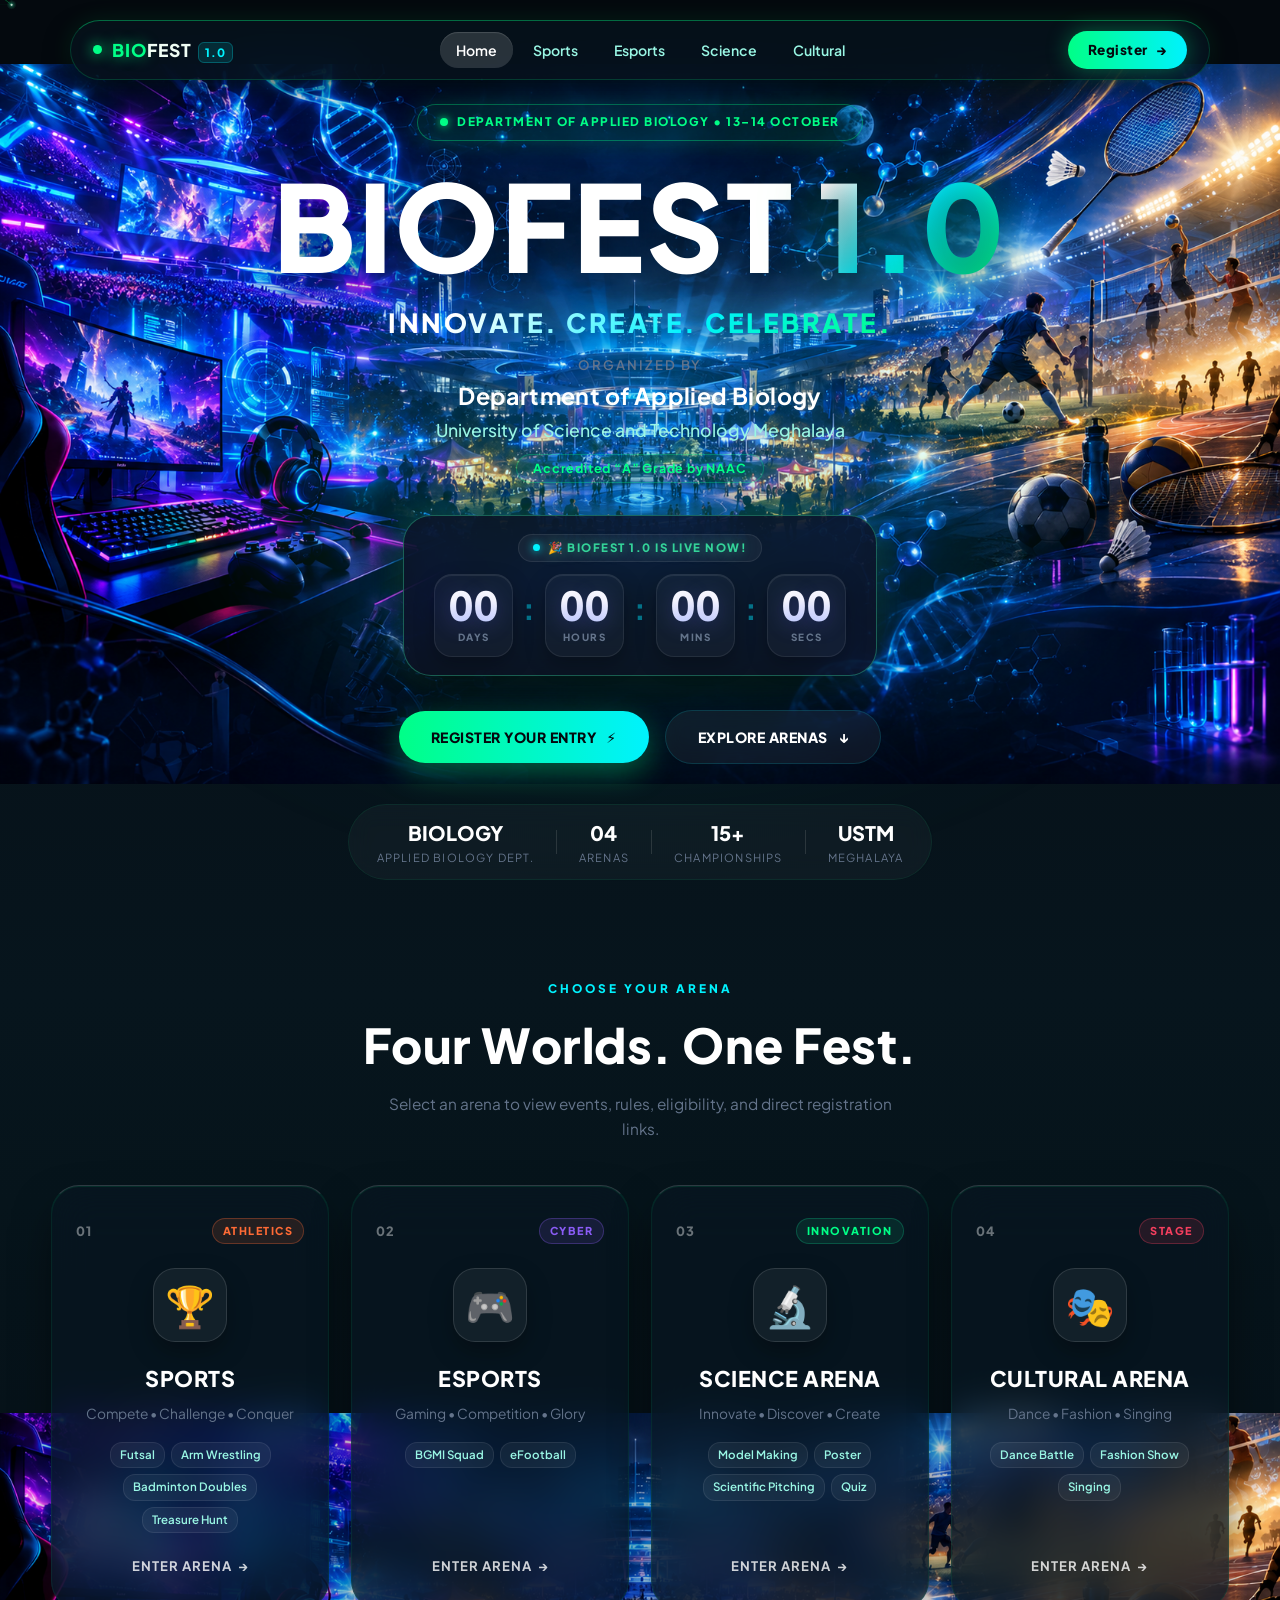
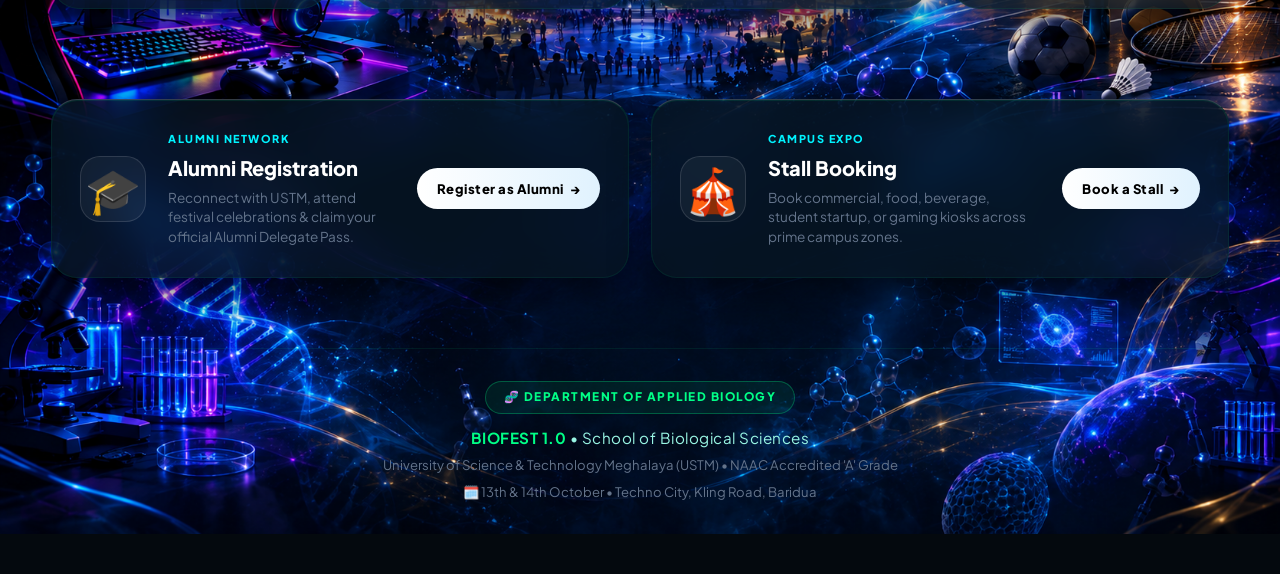
==== commit 7a59046f: "Update index.html" ====
--- a/index.html
+++ b/index.html
@@ -1456,16 +1456,12 @@
                                 🦄 Scientific &amp; Pitching (Solo)
                             </option>
 
-                            <option value="foodwaste">
-                                ♻️ Food Waste Innovation &amp; Utilization (Solo / Duo)
-                            </option>
-
                             <option value="modelmaking">
                                 🔬 Science Model Making (Solo / Duo)
                             </option>
 
                             <option value="poster">
-                                📊 Scientific Poster Presentation (Solo / Duo)
+                                📊 Scientific Poster Presentation (Solo)
                             </option>
 
                         </optgroup>
@@ -1474,7 +1470,7 @@
                         <optgroup label="🎭 Cultural Arena">
 
                             <option value="dance">
-                                💃 Dance Showdown (Solo / Duo / Group 5)
+                                💃 Dance Showdown (Solo/Group 5)
                             </option>
 
                             <option value="fashionshow">
@@ -1482,7 +1478,7 @@
                             </option>
 
                             <option value="singing">
-                                🎤 Singing (Solo / Group)
+                                🎤 Singing (Solo)
                             </option>
 
                         </optgroup>
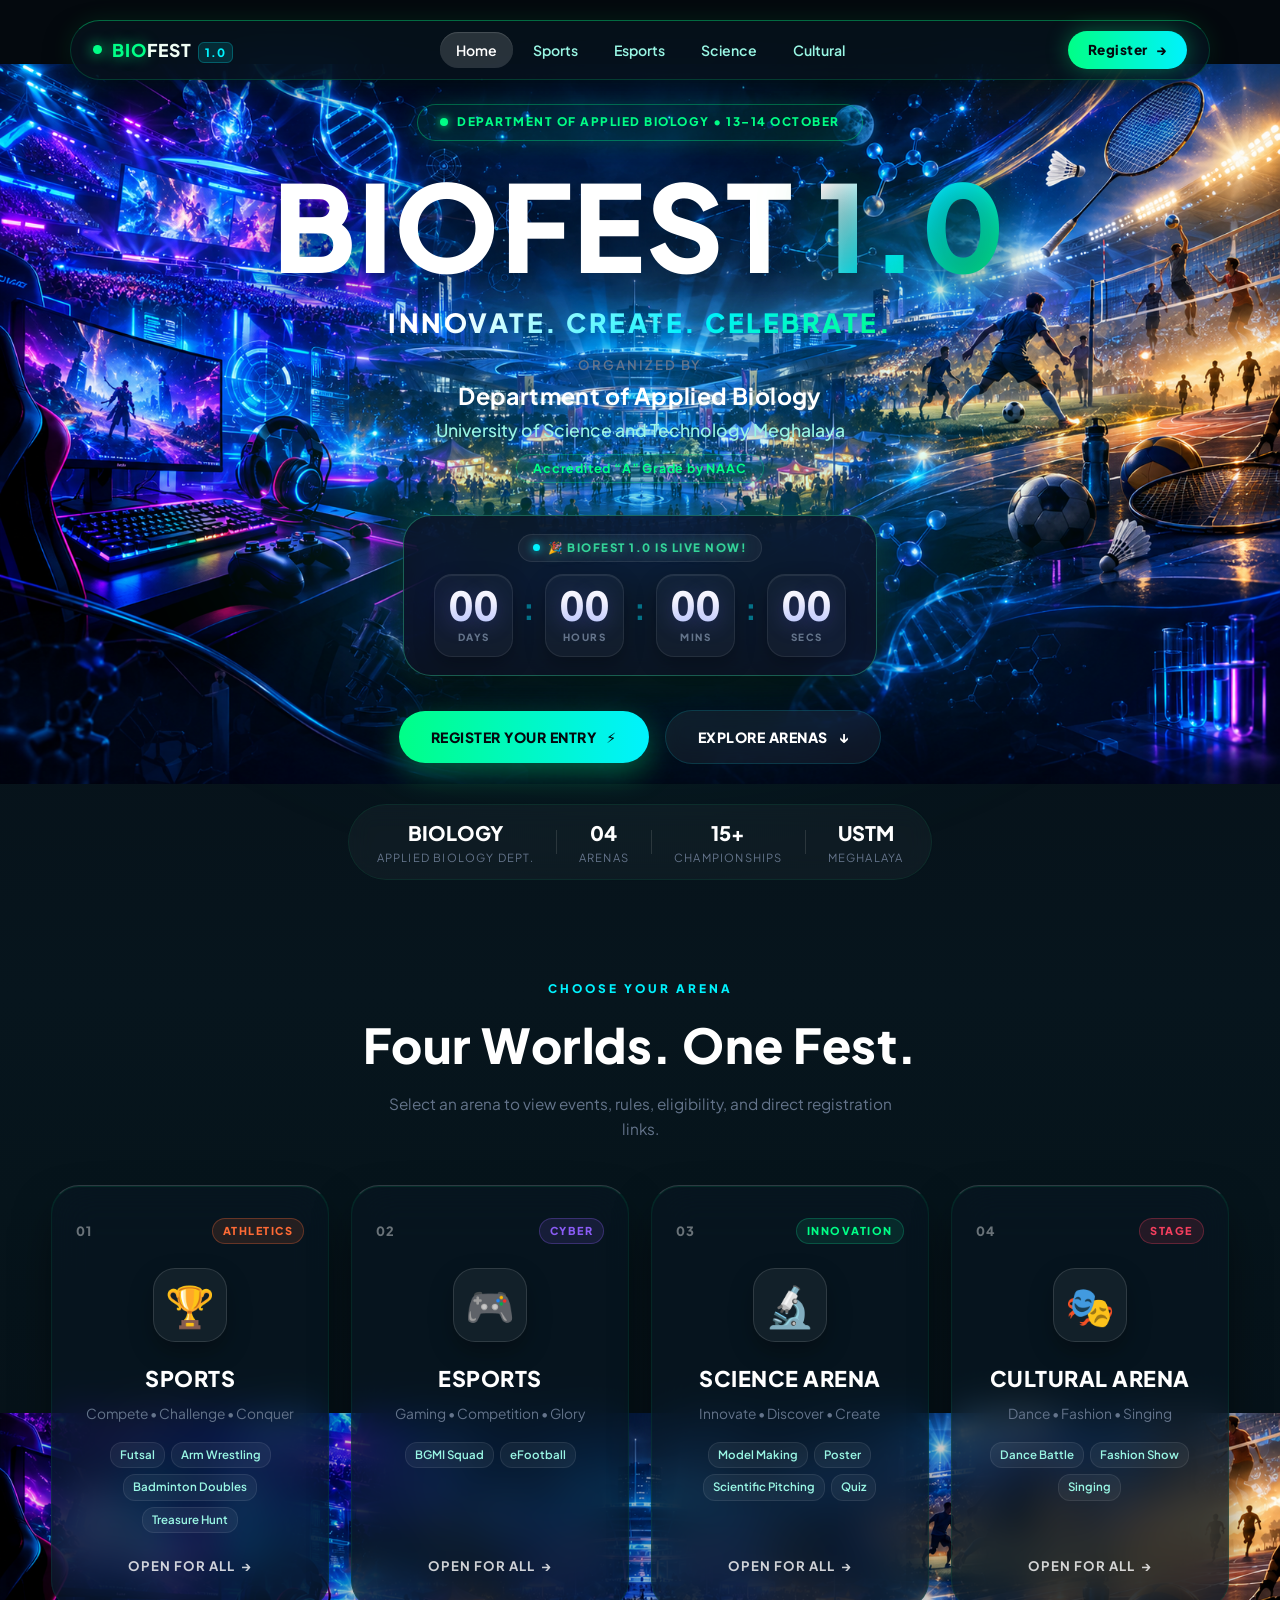
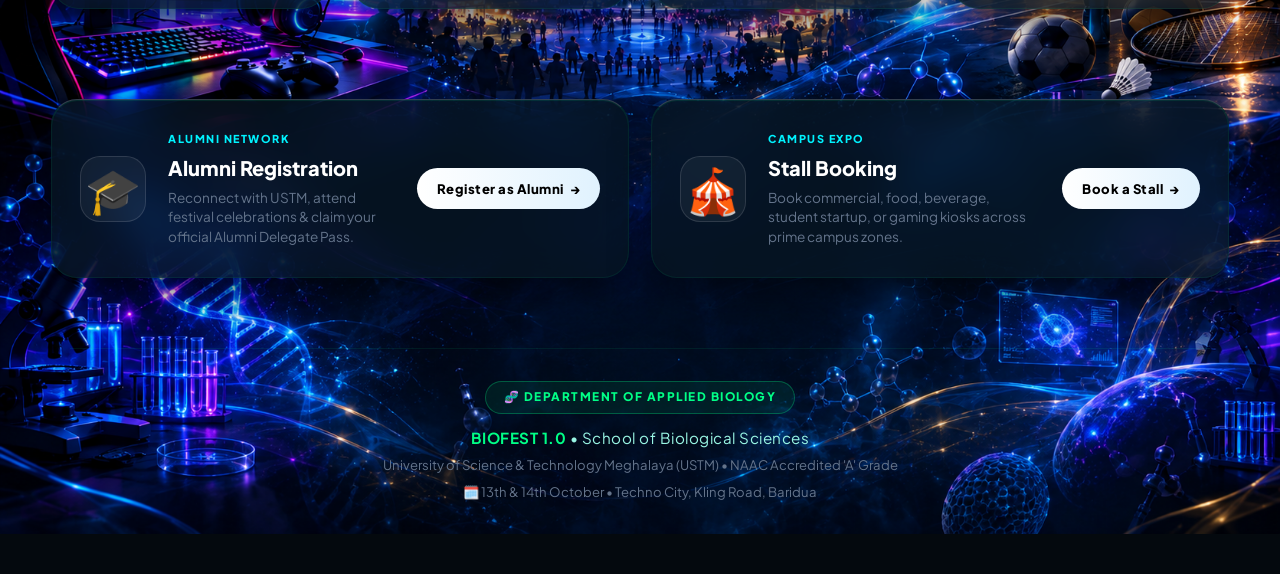
==== commit 1ceffb03: "Update index.html" ====
--- a/index.html
+++ b/index.html
@@ -342,7 +342,7 @@
                         </div>
 
                         <span class="card-link-text">
-                            Enter Arena <span>→</span>
+                           OPEN FOR ALL <span>→</span>
                         </span>
 
                     </div>
@@ -378,7 +378,7 @@
                         </div>
 
                         <span class="card-link-text">
-                            Enter Arena <span>→</span>
+                            OPEN FOR ALL <span>→</span>
                         </span>
 
                     </div>
@@ -416,7 +416,7 @@
                         </div>
 
                         <span class="card-link-text">
-                            Enter Arena <span>→</span>
+                            OPEN FOR ALL <span>→</span>
                         </span>
 
                     </div>
@@ -453,7 +453,7 @@
                         </div>
 
                         <span class="card-link-text">
-                            Enter Arena <span>→</span>
+                            OPEN FOR ALL <span>→</span>
                         </span>
 
                     </div>
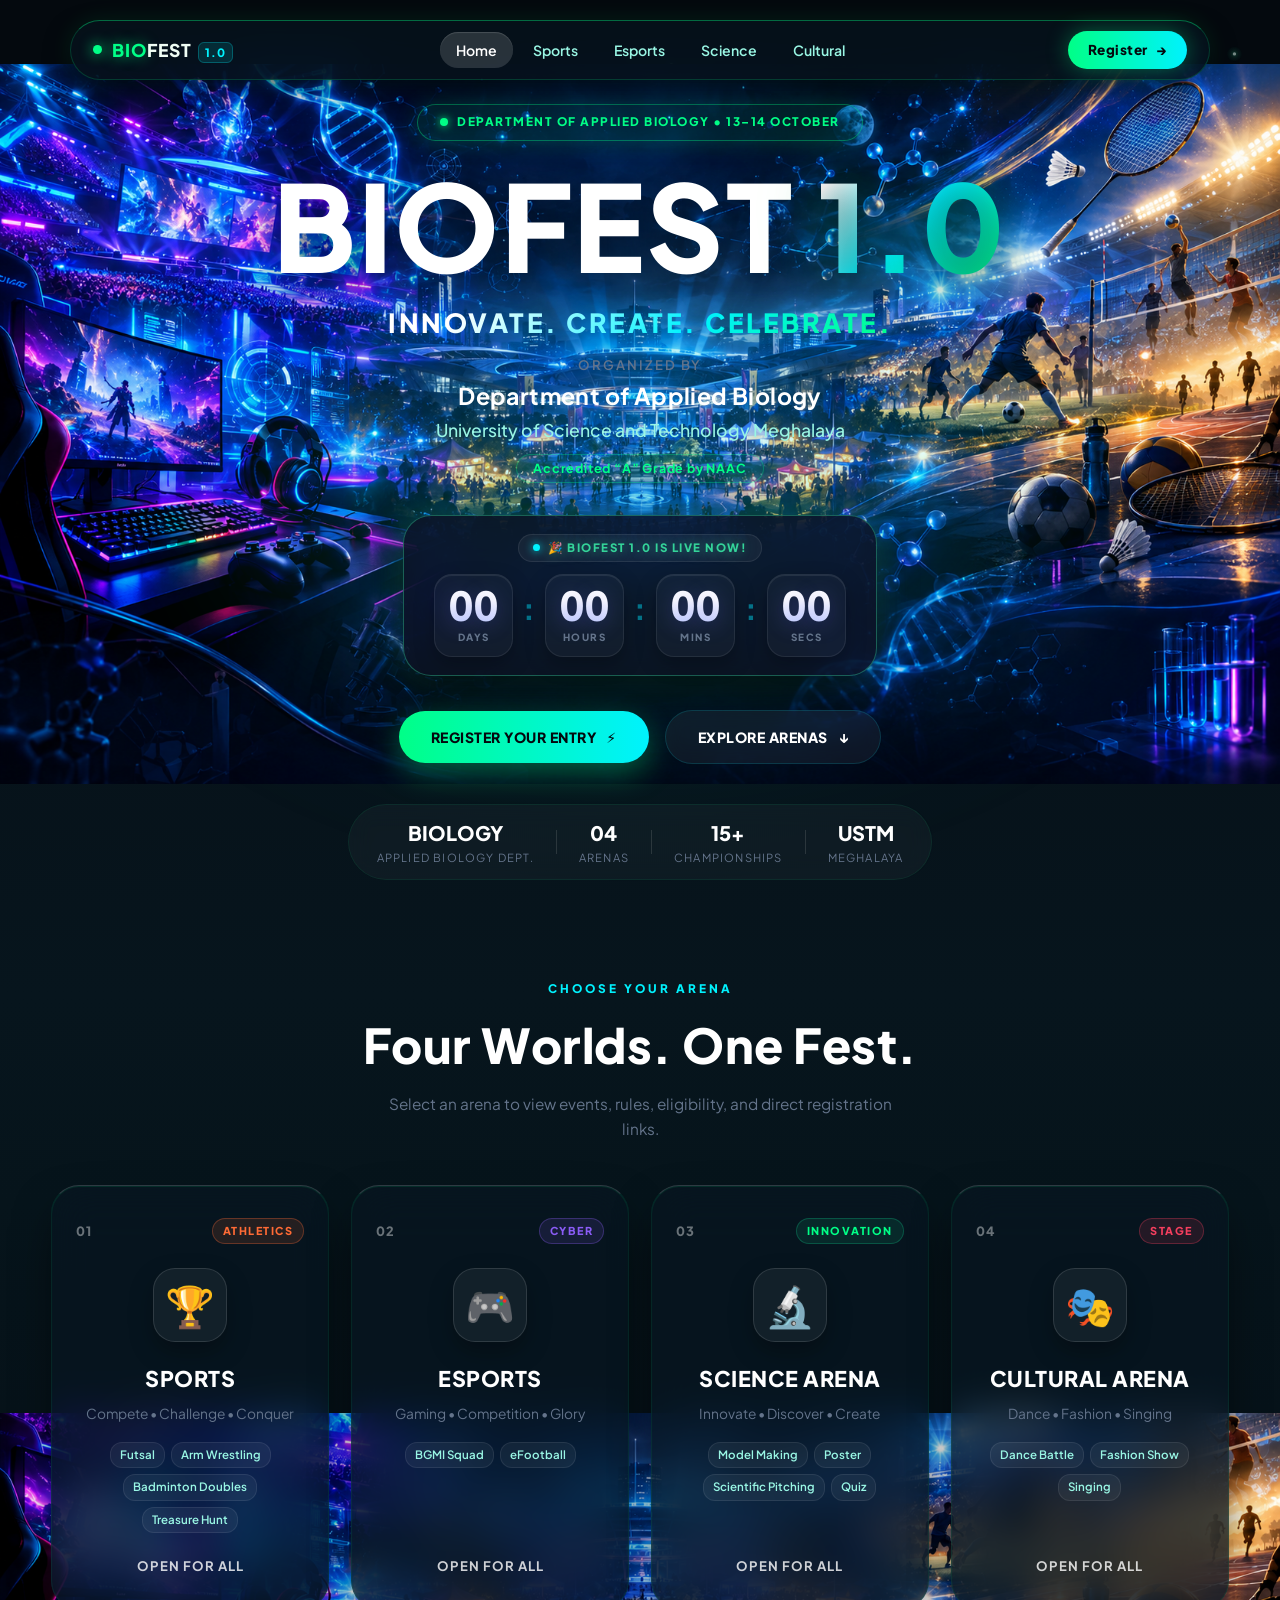
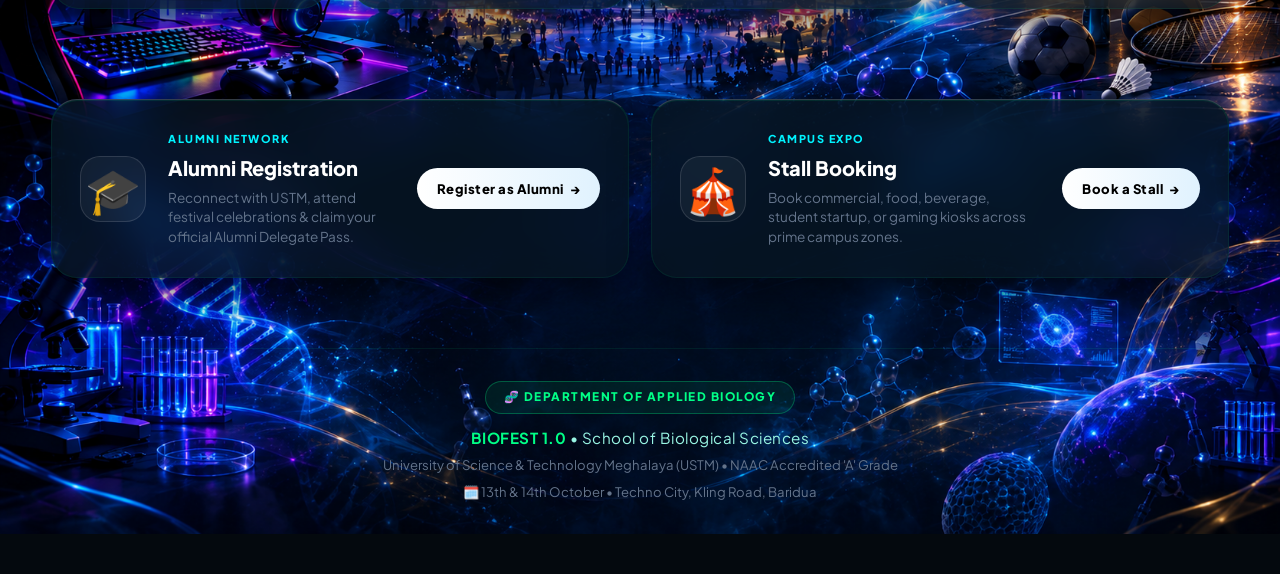
==== commit 54a54c13: "Update index.html" ====
--- a/index.html
+++ b/index.html
@@ -341,8 +341,8 @@
                             <span>Treasure Hunt</span>
                         </div>
 
-                        <span class="card-link-text">
-                           OPEN FOR ALL <span>→</span>
+                        <span class="card-link-text open-for-all">
+                              OPEN FOR ALL
                         </span>
 
                     </div>
@@ -377,10 +377,9 @@
                             <span>eFootball</span>
                         </div>
 
-                        <span class="card-link-text">
-                            OPEN FOR ALL <span>→</span>
-                        </span>
-
+                        <span class="card-link-text open-for-all">
+                              OPEN FOR ALL
+                        </span>
                     </div>
 
                 </a>
@@ -415,9 +414,9 @@
                             <span>Quiz</span>
                         </div>
 
-                        <span class="card-link-text">
-                            OPEN FOR ALL <span>→</span>
-                        </span>
+                      <span class="card-link-text open-for-all">
+                           OPEN FOR ALL
+                    </span>
 
                     </div>
 
@@ -452,9 +451,9 @@
                             <span>Singing</span>
                         </div>
 
-                        <span class="card-link-text">
-                            OPEN FOR ALL <span>→</span>
-                        </span>
+                       <span class="card-link-text open-for-all">
+                           OPEN FOR ALL
+                       </span>
 
                     </div>
 
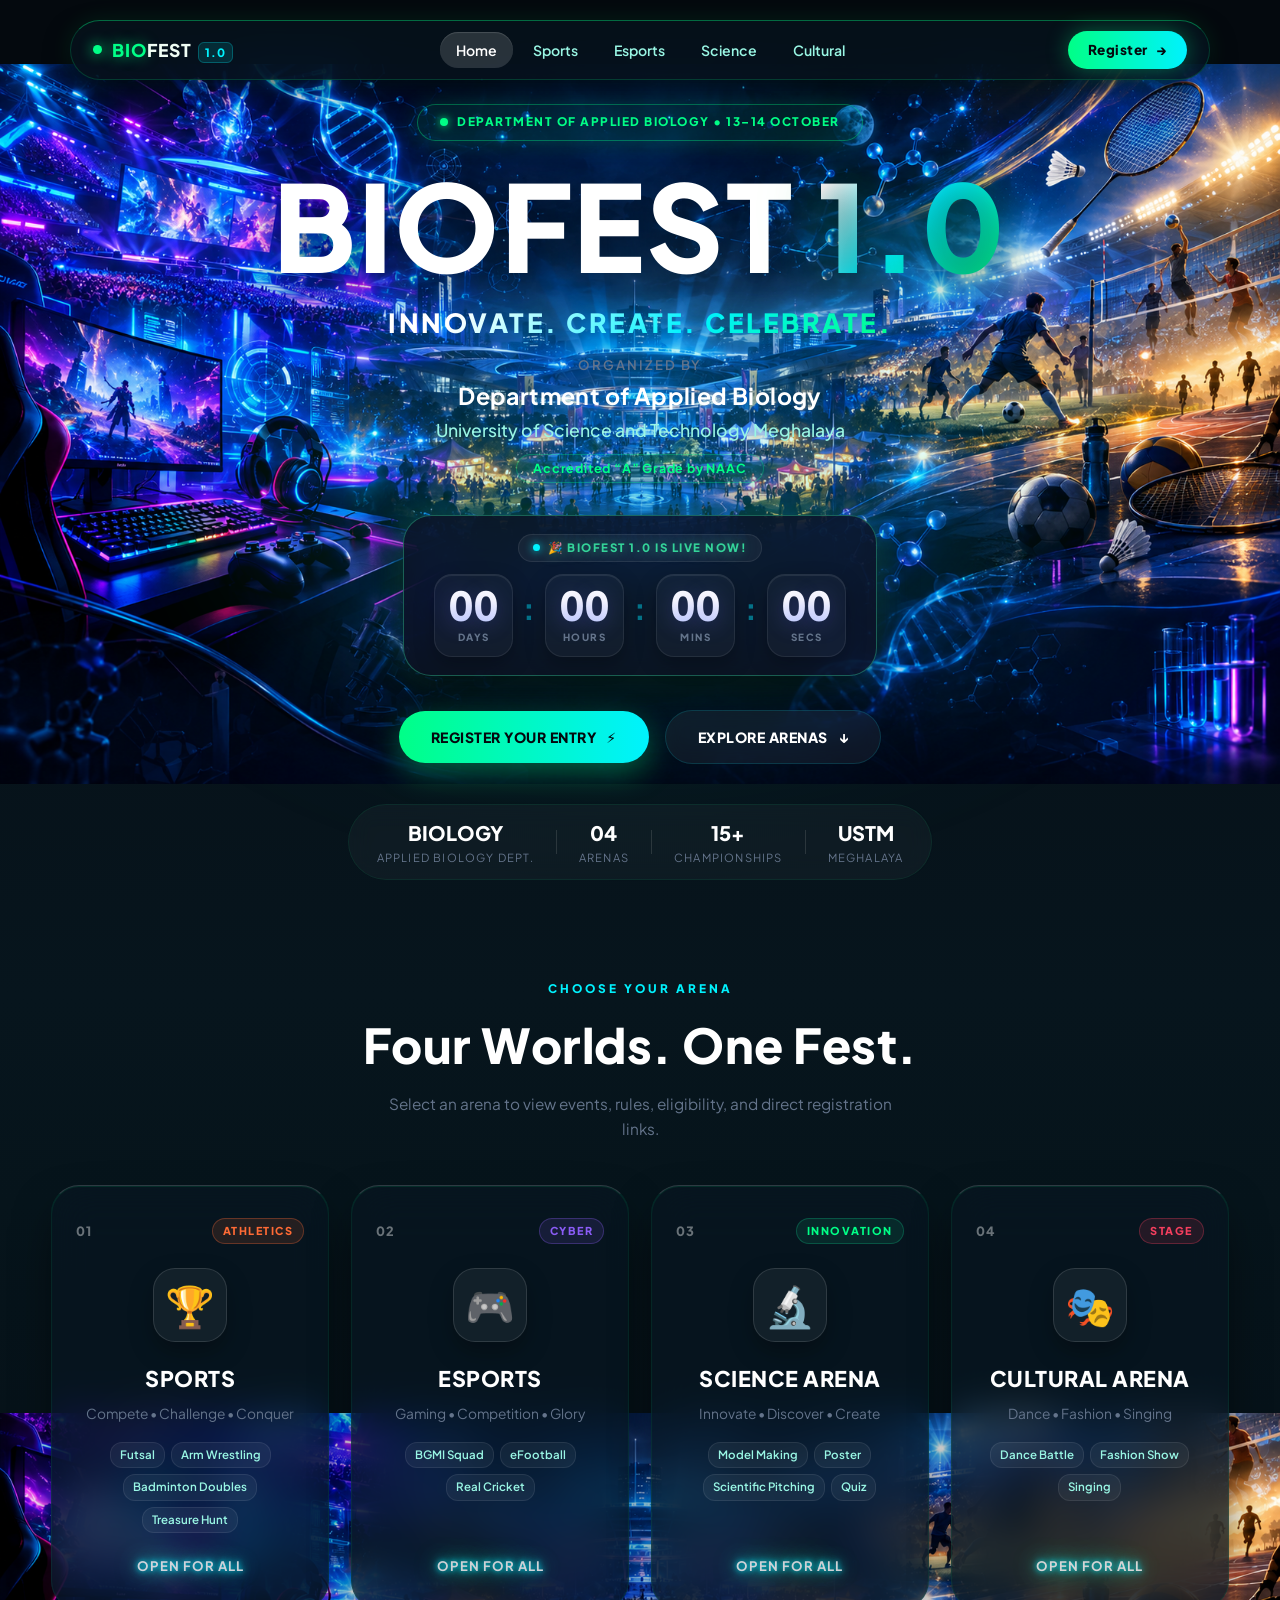
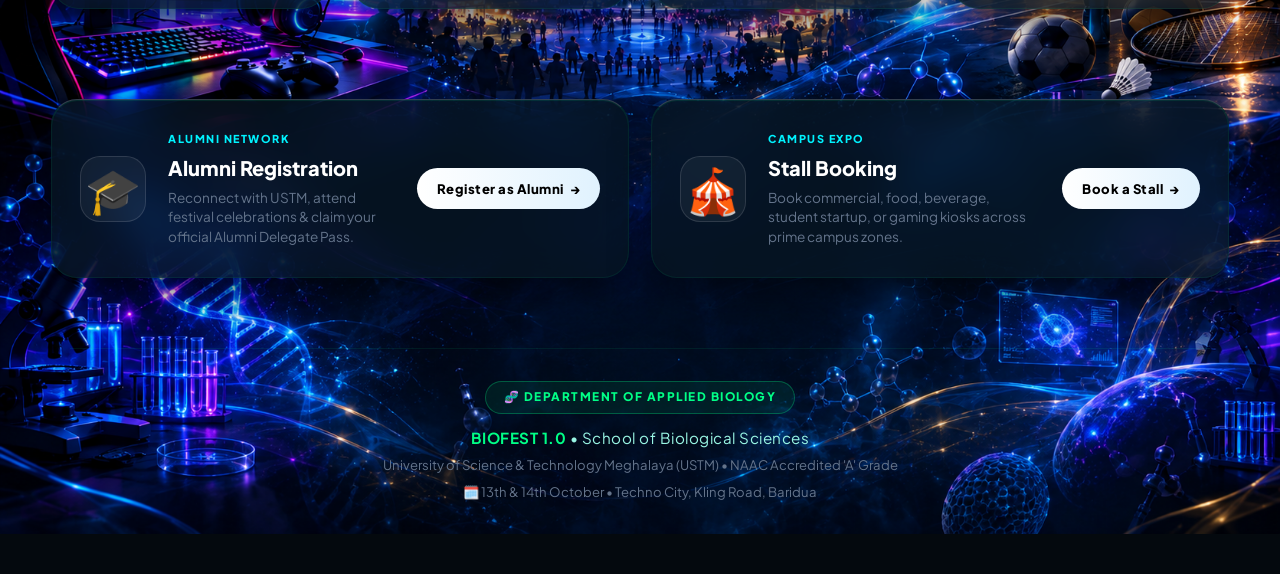
==== commit 366b8e85: "Update index.html" ====
--- a/index.html
+++ b/index.html
@@ -375,6 +375,7 @@
                         <div class="arena-tags">
                             <span>BGMI Squad</span>
                             <span>eFootball</span>
+                            <span>Real Cricket</span>
                         </div>
 
                         <span class="card-link-text open-for-all">
@@ -801,9 +802,38 @@
 
             </a>
 
+
+            <!-- REAL CRICKET -->
+            <a href="https://forms.gle/wJPFDki8J1L6Ruia9"
+                target="_blank"
+                rel="noopener noreferrer"
+                class="event-card esports-card spotlight-card">
+
+                <div class="card-glow-bg"></div>
+
+                <div class="event-icon">🏏</div>
+
+                <h2>Real Cricket</h2>
+
+                <p>
+                    Virtual Cricket Knockout Championship
+                </p>
+
+                <span class="event-pill">
+                    Individual
+                </span>
+
+                <span class="event-btn">
+                    Register →
+                </span>
+
+            </a>
+
+
         </div>
 
     </main>
+        
 
 
     <!-- ========================= -->
@@ -1431,19 +1461,21 @@
 
                         </optgroup>
 
-
-                        <optgroup label="🎮 Esports Arena">
-
-                            <option value="bgmi">
-                                🎯 BGMI Championship (Squad - 4)
-                            </option>
-
-                            <option value="efootball">
-                                ⚽ eFootball Open (Individual)
-                            </option>
-
-                        </optgroup>
-
+<optgroup label="🎮 Esports Arena">
+
+    <option value="bgmi">
+        🎯 BGMI Championship (Squad - 4)
+    </option>
+
+    <option value="efootball">
+        ⚽ eFootball Open (Individual)
+    </option>
+
+    <option value="realcricket">
+        🏏 Real Cricket (Individual)
+    </option>
+
+</optgroup>
 
                         <optgroup label="🔬 Science Arena">
 
--- a/style.css
+++ b/style.css
@@ -2722,3 +2722,32 @@
         font-size: 0.74rem;
     }
 }
+/* OPEN FOR ALL NEON GLOW */
+
+.card-link-text.open-for-all {
+    color: #ffffff !important;
+    text-shadow:
+        0 0 5px #00f2fe,
+        0 0 10px #00f2fe,
+        0 0 20px #00f2fe,
+        0 0 35px #00ff87;
+
+    animation: openForAllPulse 1.8s ease-in-out infinite alternate;
+}
+
+@keyframes openForAllPulse {
+    0% {
+        text-shadow:
+            0 0 4px #00f2fe,
+            0 0 8px #00f2fe,
+            0 0 15px rgba(0, 242, 254, 0.7);
+    }
+
+    100% {
+        text-shadow:
+            0 0 5px #00f2fe,
+            0 0 12px #00f2fe,
+            0 0 22px #00ff87,
+            0 0 35px rgba(0, 242, 254, 0.8);
+    }
+}
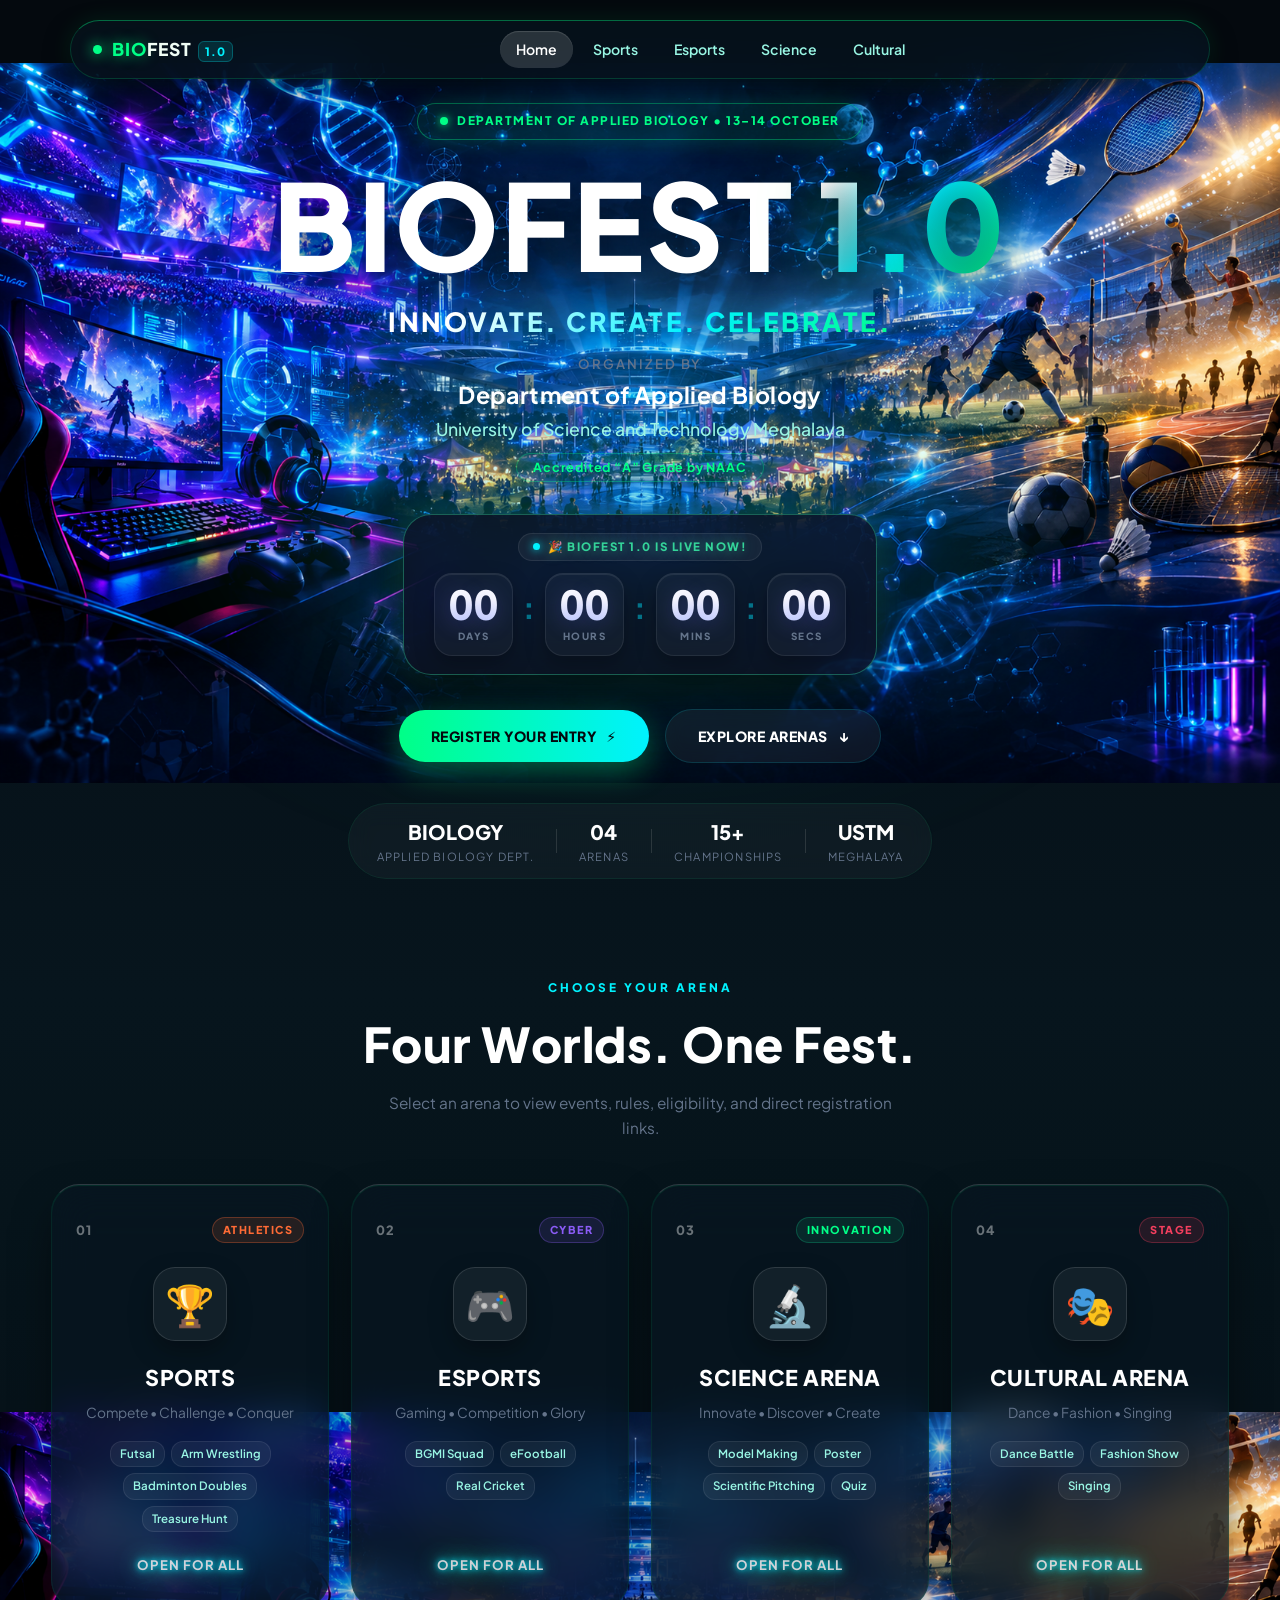
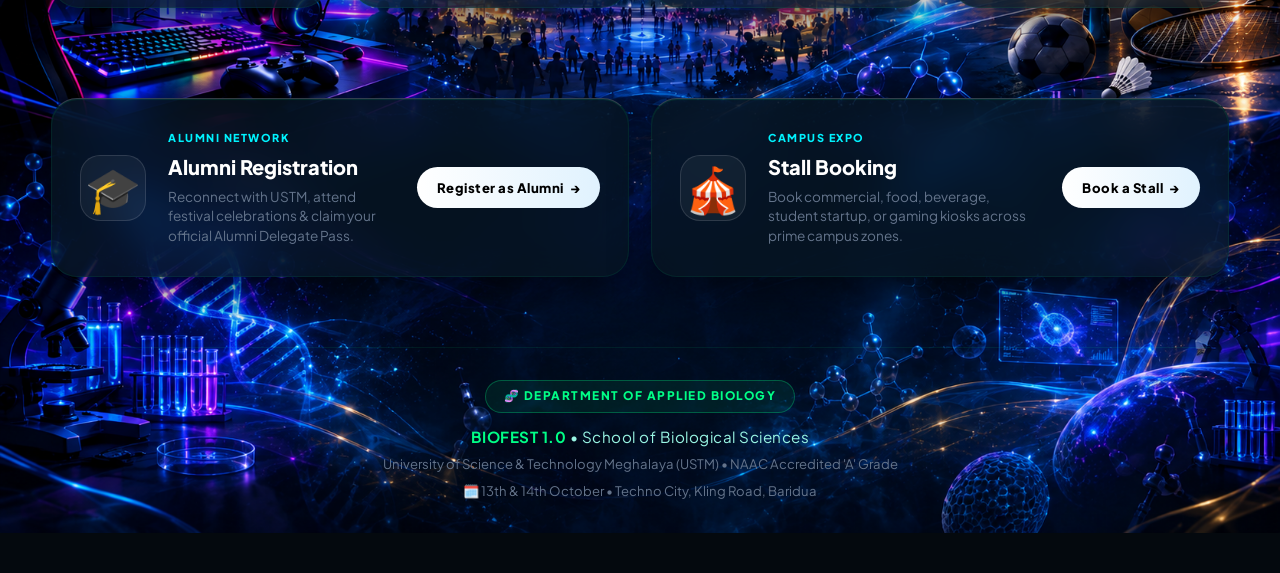
==== commit 0d15128c: "Update index.html" ====
--- a/index.html
+++ b/index.html
@@ -75,11 +75,6 @@
 
             <div class="nav-actions">
 
-                <a href="#/register" class="nav-cta" data-nav="register">
-                    <span>Register</span>
-                    <span class="cta-arrow">→</span>
-                </a>
-
                 <button type="button"
                     class="mobile-toggle"
                     id="mobile-toggle"
@@ -117,10 +112,6 @@
 
             <a href="#/cultural" class="mobile-nav-link" data-nav="cultural">
                 🎭 Cultural Arena
-            </a>
-
-            <a href="#/register" class="mobile-nav-link mobile-cta" data-nav="register">
-                ⚡ Register Now
             </a>
 
         </div>
@@ -642,8 +633,9 @@
             </a>
 
 
-            <a href="https://forms.gle/WFqKpZPWMbvCbkeH8"_blank"
-                rel="noopener noreferrer"
+<a href="https://forms.gle/WiwFGKg79MLqL3Yk7"
+    target="_blank"
+    rel="noopener noreferrer"
                 class="event-card sports-card spotlight-card">
 
                 <div class="card-glow-bg"></div>
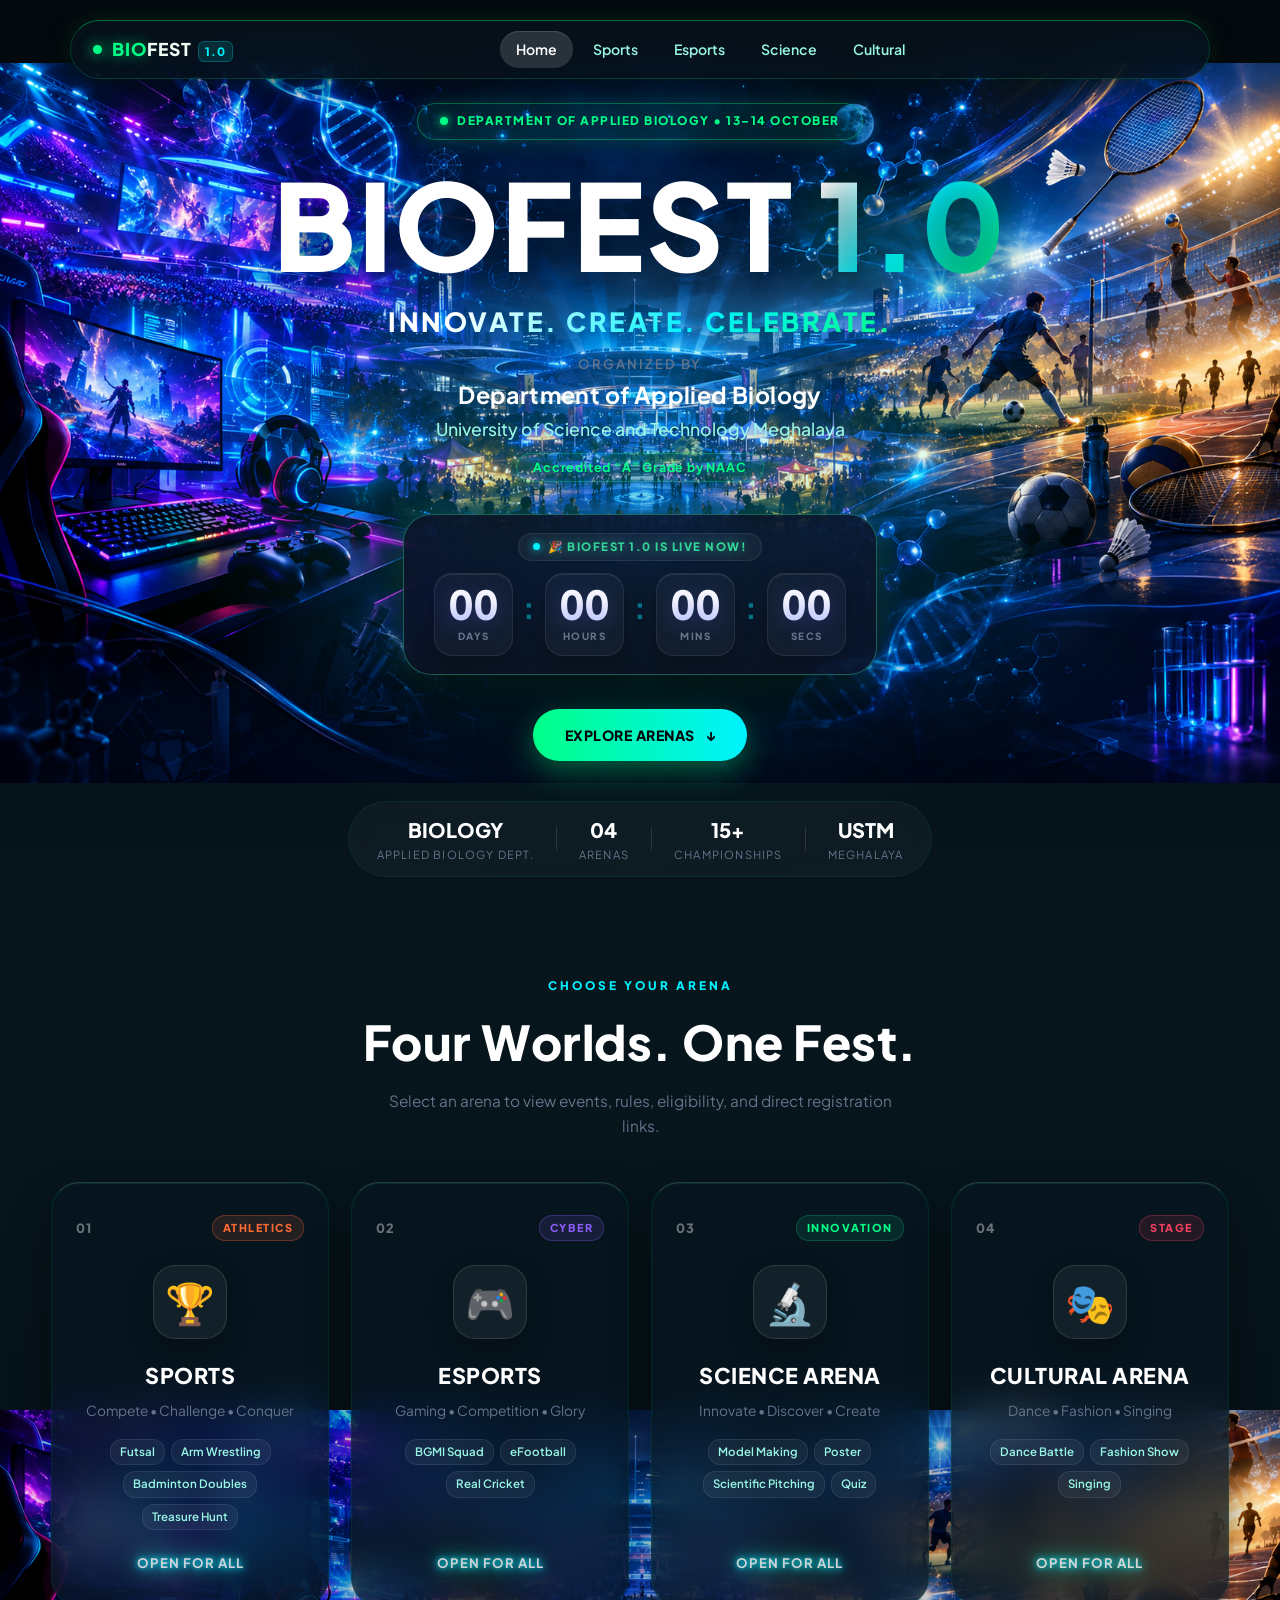
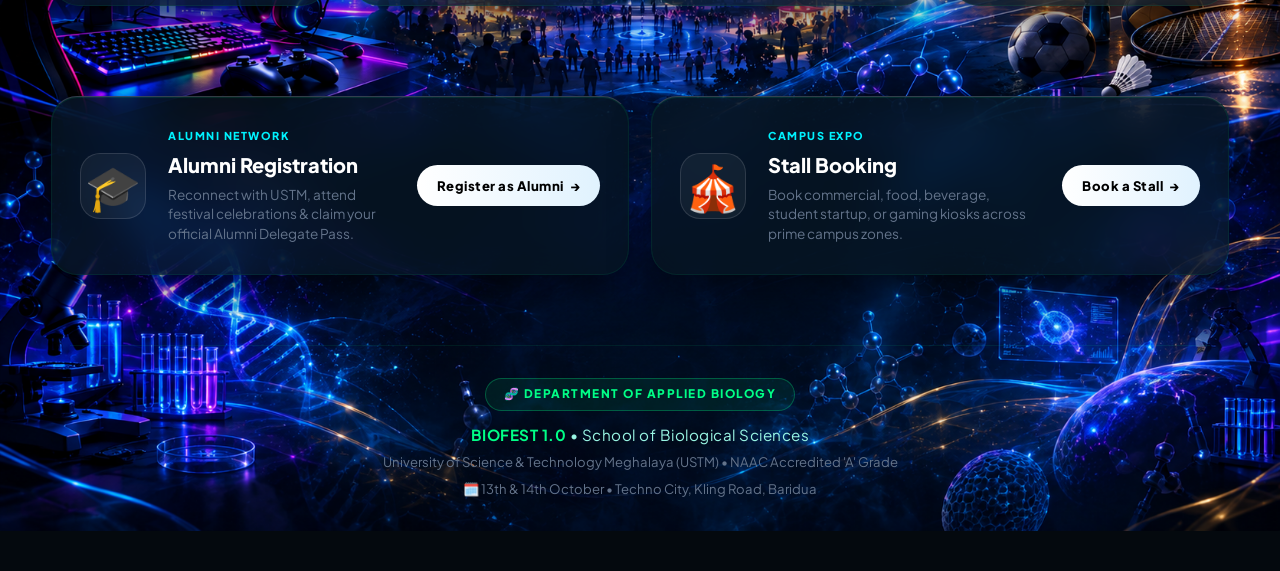
==== commit 4584fbbf: "Update index.html" ====
--- a/index.html
+++ b/index.html
@@ -230,19 +230,14 @@
 
 
                 <!-- Action CTAs -->
-                <div class="hero-actions">
-
-                    <a href="#/register" class="hero-btn primary shimmer-btn">
-                        <span>REGISTER YOUR ENTRY</span>
-                        <span class="btn-icon">⚡</span>
-                    </a>
-
-                    <a href="#events" class="hero-btn secondary" id="btn-explore-events">
-                        <span>EXPLORE ARENAS</span>
-                        <span class="btn-icon">↓</span>
-                    </a>
-
-                </div>
+<div class="hero-actions">
+
+    <a href="#events" class="hero-btn primary shimmer-btn" id="btn-explore-events">
+        <span>EXPLORE ARENAS</span>
+        <span class="btn-icon">↓</span>
+    </a>
+
+</div>
 
 
                 <!-- Metric Ticker Strip -->
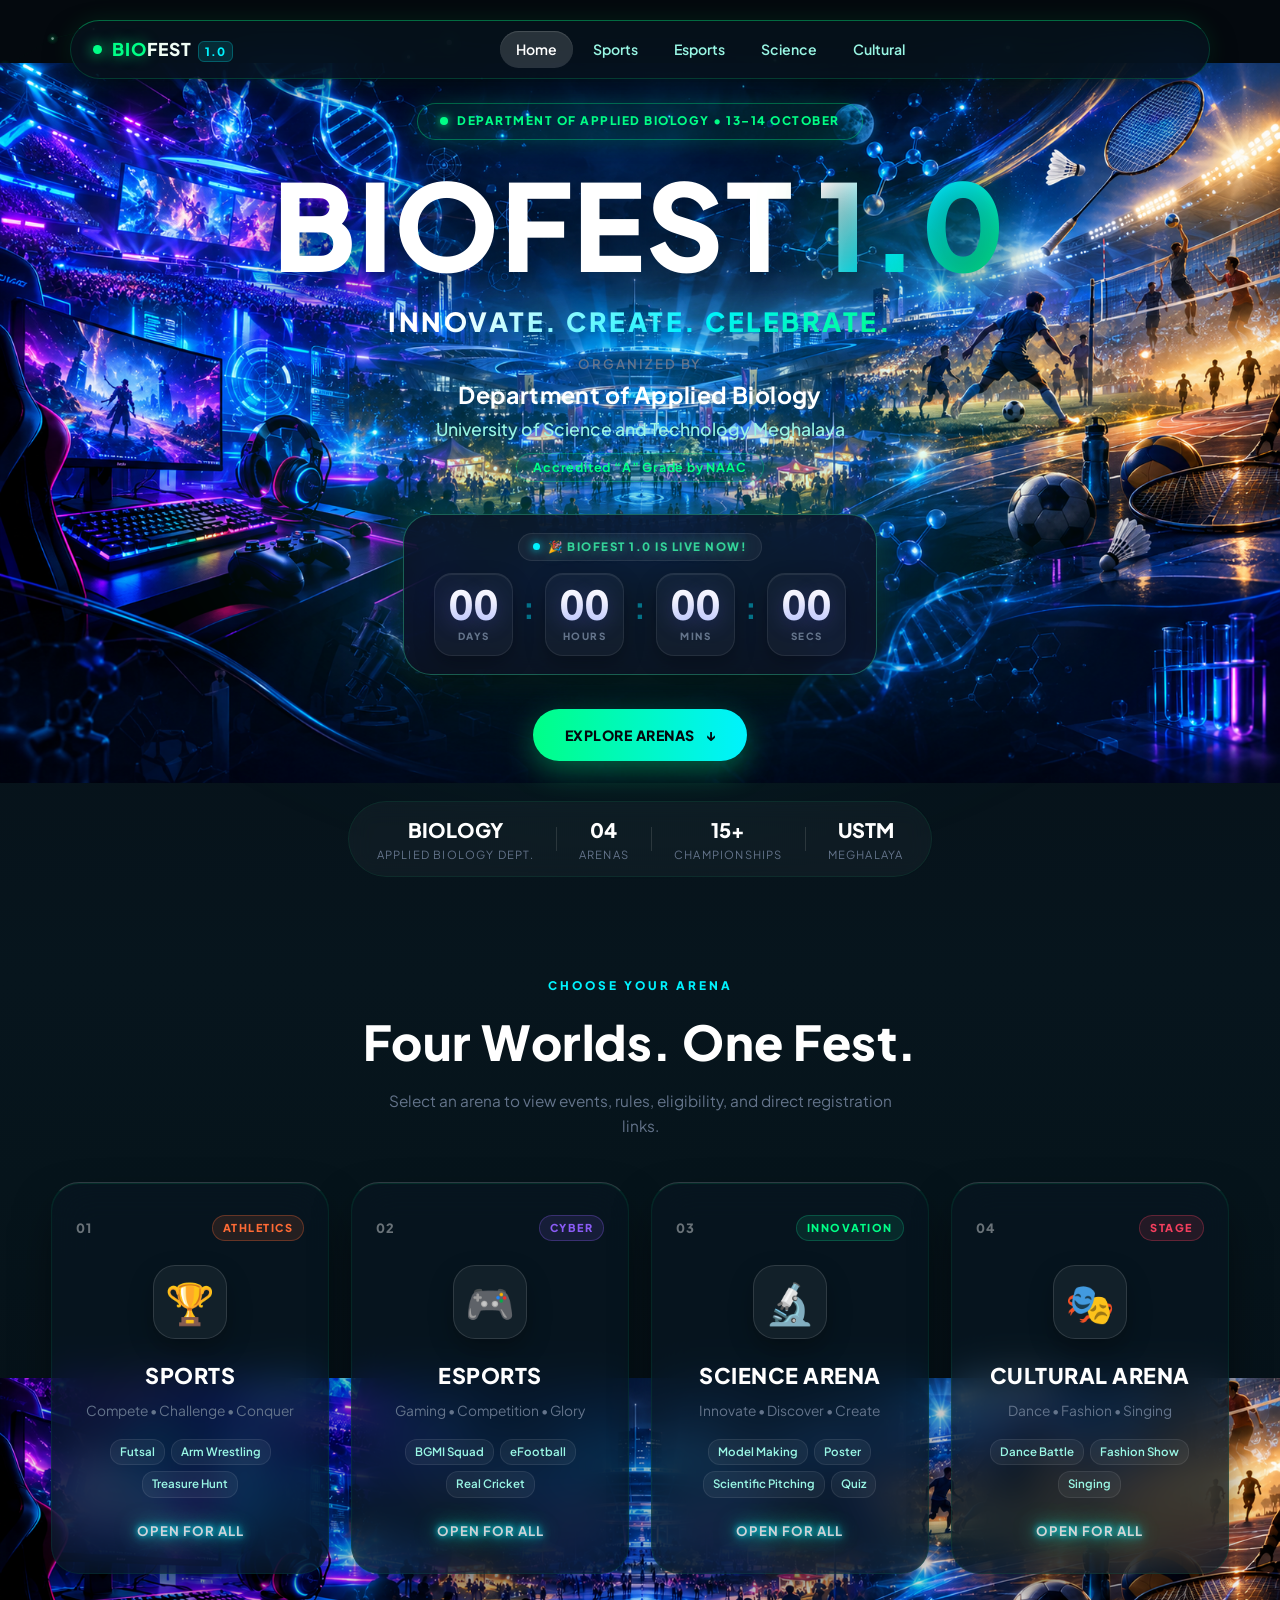
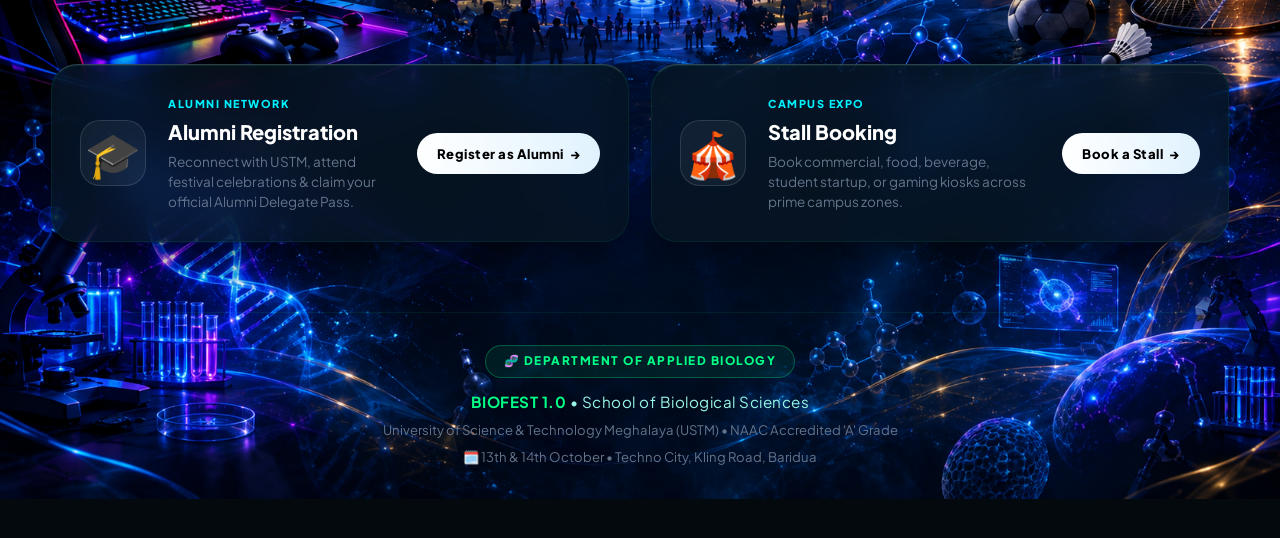
==== commit 403a0caa: "Update index.html" ====
--- a/index.html
+++ b/index.html
@@ -323,7 +323,6 @@
                         <div class="arena-tags">
                             <span>Futsal</span>
                             <span>Arm Wrestling</span>
-                            <span>Badminton Doubles</span>
                             <span>Treasure Hunt</span>
                         </div>
 
@@ -627,32 +626,6 @@
 
             </a>
 
-
-<a href="https://forms.gle/WiwFGKg79MLqL3Yk7"
-    target="_blank"
-    rel="noopener noreferrer"
-                class="event-card sports-card spotlight-card">
-
-                <div class="card-glow-bg"></div>
-
-                <div class="event-icon">🏸</div>
-
-                <h2>Badminton Doubles</h2>
-
-                <p>
-                    Energetic 2v2 Badminton championship
-                </p>
-
-                <span class="event-pill">
-                    2 Players
-                </span>
-
-                <span class="event-btn">
-                    Register →
-                </span>
-
-            </a>
-
             <a href="https://docs.google.com/forms/d/e/1FAIpQLSfkGvBADimDK1L2z8WKAmHK6j4o5gf6fHm-K7ThTPYZ5y4gjw/viewform?usp=header"
                 target="_blank"
                 rel="noopener noreferrer"
@@ -1437,10 +1410,6 @@
                             <option value="armwrestling">
                                 💪 Arm Wrestling (Individual)
                             </option>
-                             
-                            <option value="badmintondoubles">
-                                🏸 Badminton Doubles (2 Players)
-                            </option>
 
                             <option value="treasurehunt">
                                 🎯 Treasure Hunt (5 Players)
